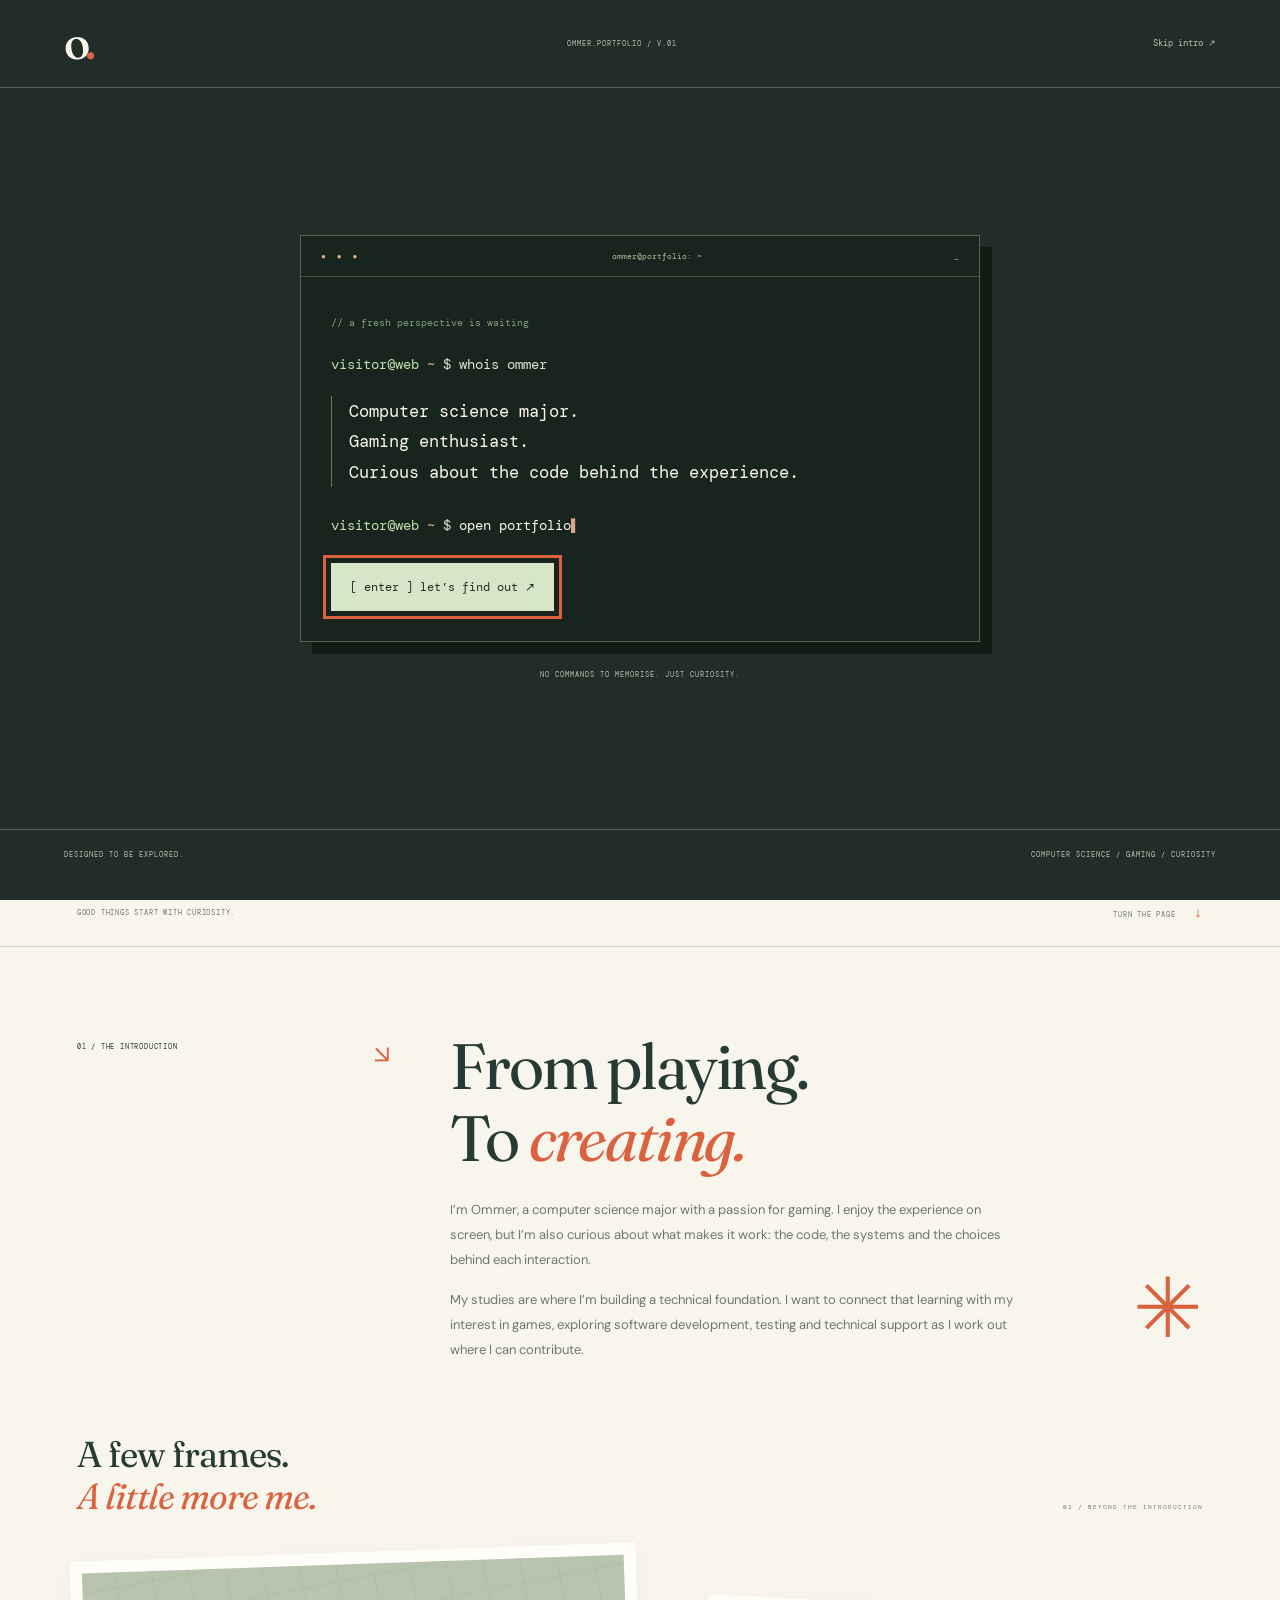
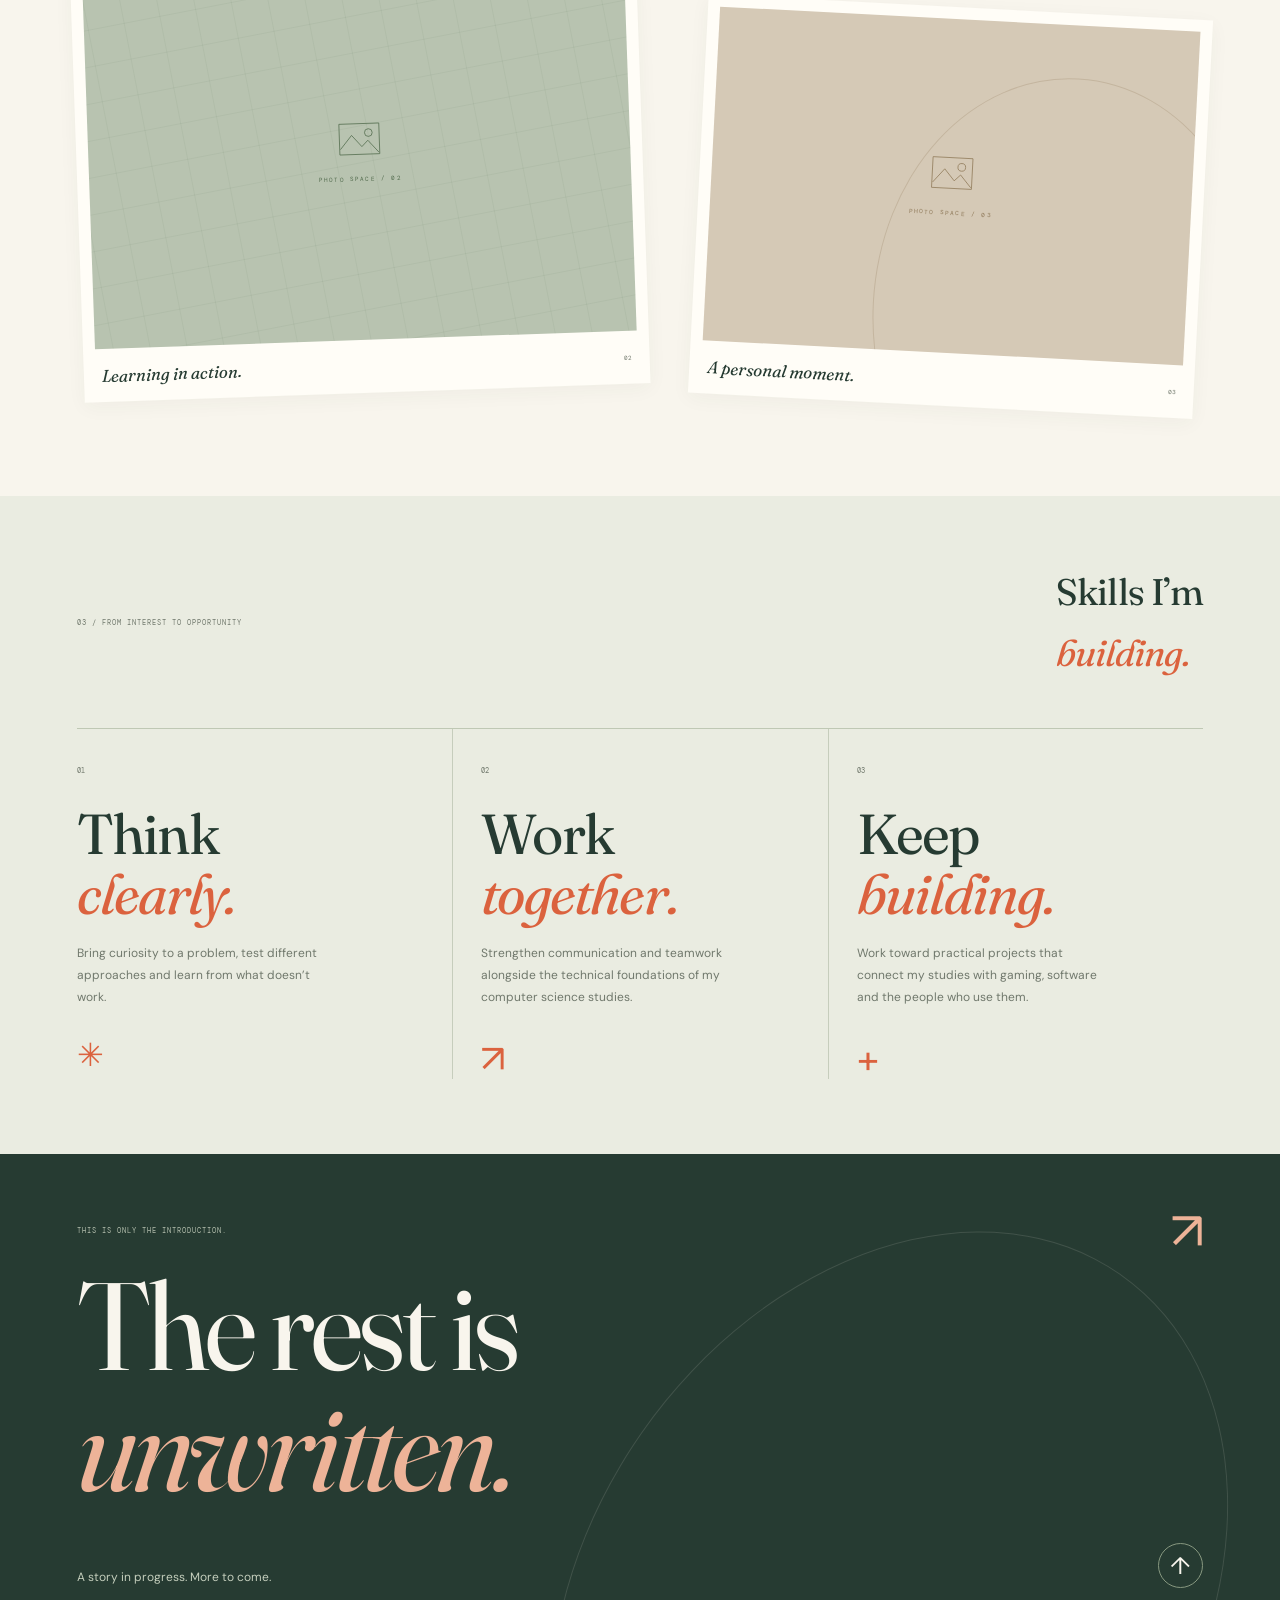
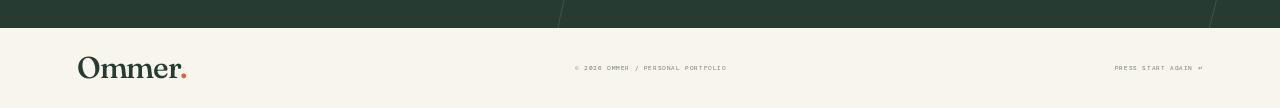
==== index.html @ 4484a681 "Introduce Ommer’s computer science background and passion for gaming" ====
<!doctype html>
<html lang="en">
<head>
  <meta charset="utf-8">
  <meta name="viewport" content="width=device-width,initial-scale=1">
  <meta name="theme-color" content="#f8f5ed">
  <meta name="description" content="Meet Ommer, a computer science major passionate about gaming and curious about the code, systems and design behind digital experiences.">
  <title>Ommer — Computer science, inspired by play.</title>
  <link rel="icon" href="favicon.svg" type="image/svg+xml">
  <link rel="stylesheet" href="styles.css">
  <script src="script.js" defer></script>
</head>
<body>
  <a href="#main" class="skip-link">Skip to content</a>
  <div class="reading-progress" aria-hidden="true"></div>
  <header class="site-header">
    <a class="brand" href="#home" aria-label="Ommer, home">o<span>.</span><span class="brand-caption">OMMER<br>A PERSONAL PORTFOLIO</span></a>
    <nav aria-label="Main navigation"><a href="#introduction">The introduction</a><a href="#pictures">In pictures</a><a href="#mindset">My direction</a></nav>
    <span class="header-note"><i></i> A STORY IN PROGRESS</span>
  </header>
  <main id="main">
    <section class="hero" id="home" aria-labelledby="hero-title">
      <div class="hero-copy"><p class="eyebrow"><span class="small-star" aria-hidden="true">✳</span> HELLO, I’M</p><h1 id="hero-title">Ommer<span>.</span></h1><p class="hero-line">Curious about code.<br>Inspired by <em>play.</em></p><p class="hero-description">Computer science major. Gamer.<br>Exploring what happens behind the screen.</p><div class="hero-actions"><a class="button" href="#introduction">A little about me <span aria-hidden="true">↘</span></a><button class="quiet-button" type="button" id="open-demo">Try something <span aria-hidden="true">↗</span></button></div><div class="hero-signature"><svg viewBox="0 0 122 50" aria-hidden="true"><path d="M3 35c20-45 23-22 17-7s-3 12 8-6c10-17 11-11 8 0s-2 12 8 0c10-13 7 7 12 7 10-1 14-19 16-16s-5 20 2 16c15-7 8-18 11-17s-1 20 7 13l19-13M12 44l105-9"/></svg><span>STAY CURIOUS.<br>SEE WHAT HAPPENS.</span></div></div>
      <div class="hero-photo-area"><span class="photo-side-label">THE PERSON BEHIND THE NAME — 01</span><figure class="portrait-card"><div class="portrait-space" role="img" aria-label="Reserved space for Ommer’s portrait photograph"><span class="portrait-letter" aria-hidden="true">o</span><div class="portrait-placeholder"><svg viewBox="0 0 72 82" aria-hidden="true"><circle cx="36" cy="24" r="14"/><path d="M10 74v-8a26 26 0 0 1 52 0v8M4 4h10M4 4v10M68 4H58M68 4v10M4 78h10M4 78V68M68 78H58M68 78V68"/></svg><span>YOUR PHOTO HERE</span></div><span class="photo-number">01</span></div><figcaption><span>Ommer, in focus.</span><span class="caption-arrow" aria-hidden="true">↗</span></figcaption></figure><span class="round-stamp" aria-hidden="true">A NEW<br>CHAPTER<span>✳</span></span><div class="photo-bottom-note"><span>COMPUTER SCIENCE. GAMING. CURIOSITY.</span><span aria-hidden="true">● ● ●</span></div></div>
      <div class="hero-foot"><span>GOOD THINGS START WITH CURIOSITY.</span><a href="#introduction">TURN THE PAGE <span aria-hidden="true">↓</span></a></div>
    </section>
    <section class="introduction" id="introduction" aria-labelledby="intro-title"><div class="section-marker"><span>01 / THE INTRODUCTION</span><span aria-hidden="true">↘</span></div><div class="intro-body"><h2 id="intro-title">From playing.<br>To <em>creating.</em></h2><p>I’m Ommer, a computer science major with a passion for gaming. I enjoy the experience on screen, but I’m also curious about what makes it work: the code, the systems and the choices behind each interaction.</p><p>My studies are where I’m building a technical foundation. I want to connect that learning with my interest in games, exploring software development, testing and technical support as I work out where I can contribute.</p><span class="intro-star" aria-hidden="true">✳</span></div></section>
    <section class="pictures" id="pictures" aria-labelledby="pictures-title"><div class="picture-heading"><h2 id="pictures-title">A few frames.<br><em>A little more me.</em></h2><span class="eyebrow">02 / BEYOND THE INTRODUCTION</span></div><div class="gallery"><figure class="gallery-card"><div class="gallery-space learning-space" role="img" aria-label="Reserved space for a photograph of Ommer learning or working"><div class="photo-grid" aria-hidden="true"></div><svg viewBox="0 0 56 44" aria-hidden="true"><rect x="2" y="2" width="52" height="40"/><circle cx="40" cy="14" r="5"/><path d="m3 35 15-18 13 15 8-8 14 16"/></svg><span>PHOTO SPACE / 02</span></div><figcaption><span>Learning in action.</span><span>02</span></figcaption></figure><figure class="gallery-card second-card"><div class="gallery-space personal-space" role="img" aria-label="Reserved space for a personal photograph selected by Ommer"><span class="gallery-circle" aria-hidden="true"></span><svg viewBox="0 0 56 44" aria-hidden="true"><rect x="2" y="2" width="52" height="40"/><circle cx="40" cy="14" r="5"/><path d="m3 35 15-18 13 15 8-8 14 16"/></svg><span>PHOTO SPACE / 03</span></div><figcaption><span>A personal moment.</span><span>03</span></figcaption></figure></div></section>
    <section class="mindset" id="mindset" aria-labelledby="mindset-title"><div class="mindset-heading"><p class="eyebrow">03 / FROM INTEREST TO OPPORTUNITY</p><h2 id="mindset-title">Skills I’m<br><em>building.</em></h2></div><div class="principles"><div><span class="principle-number">01</span><h3>Think<br><em>clearly.</em></h3><p>Bring curiosity to a problem, test different approaches and learn from what doesn’t work.</p><span class="principle-mark" aria-hidden="true">✳</span></div><div><span class="principle-number">02</span><h3>Work<br><em>together.</em></h3><p>Strengthen communication and teamwork alongside the technical foundations of my computer science studies.</p><span class="principle-mark" aria-hidden="true">↗</span></div><div><span class="principle-number">03</span><h3>Keep<br><em>building.</em></h3><p>Work toward practical projects that connect my studies with gaming, software and the people who use them.</p><span class="principle-mark" aria-hidden="true">+</span></div></div></section>
    <section class="closing" aria-labelledby="closing-title"><div class="closing-label"><span class="eyebrow">THIS IS ONLY THE INTRODUCTION.</span><span aria-hidden="true">↗</span></div><h2 id="closing-title">The rest is<br><em>unwritten.</em></h2><div class="closing-foot"><span>A story in progress. More to come.</span><a href="#home" aria-label="Back to the top">↑</a></div></section>
  </main>
  <footer><a class="footer-brand" href="#home" aria-label="Ommer, home">Ommer<span>.</span></a><span>© <span id="year">2026</span> OMMER / PERSONAL PORTFOLIO</span><button type="button" class="replay-opening" id="replay-opening">PRESS START AGAIN ↵</button></footer>
  <dialog id="welcome-dialog" class="welcome-dialog" aria-labelledby="welcome-title"><div class="welcome-top"><a href="#home" class="welcome-logo" aria-label="Ommer home">o<span>.</span></a><span>OMMER.PORTFOLIO / V.01</span><button type="button" class="skip-opening" id="skip-opening">Skip intro ↗</button></div><div class="welcome-stage" id="welcome-stage"><div class="opening-variant" data-opening="keycap"><p class="opening-eyebrow">A LITTLE CURIOSITY BROUGHT YOU HERE.</p><h2 id="welcome-title">Go on.<br><em>Press it.</em></h2><div class="keycap-wrap"><button type="button" class="enter-key opening-trigger" aria-label="Press Enter to meet Ommer"><span class="key-arrow" aria-hidden="true">↵</span><span class="key-word">enter</span><span class="key-hint">MEET OMMER</span></button><span class="key-note">good things<br>start with a click ↖</span></div><p class="opening-footnote">PRESS ENTER OR CLICK THE KEY</p></div><div class="opening-variant terminal-variant" data-opening="terminal" hidden><div class="terminal-window"><div class="terminal-top"><span aria-hidden="true">● ● ●</span><span>ommer@portfolio: ~</span><span aria-hidden="true">_</span></div><div class="terminal-lines"><p><span class="terminal-muted">// a fresh perspective is waiting</span></p><p><span class="terminal-green">visitor@web</span> <span class="terminal-path">~</span> $ whois ommer</p><p class="terminal-response">Computer science major.<br>Gaming enthusiast.<br>Curious about the code behind the experience.</p><p><span class="terminal-green">visitor@web</span> <span class="terminal-path">~</span> $ <span class="typed-command">open portfolio</span><span class="cursor" aria-hidden="true">▌</span></p><button type="button" class="terminal-enter opening-trigger">[ enter ] let’s find out ↗</button></div></div><p class="opening-footnote">NO COMMANDS TO MEMORISE. JUST CURIOSITY.</p></div><div class="opening-variant boot-variant" data-opening="boot" hidden><p class="opening-eyebrow">OMMER / PERSONAL OPERATING SYSTEM</p><div class="boot-symbol" aria-hidden="true">o<span>.</span></div><h2>A fresh<br><em>start.</em></h2><div class="boot-status"><span class="boot-led"></span> CURIOSITY: ONLINE</div><button class="boot-power opening-trigger" type="button"><svg viewBox="0 0 24 24" aria-hidden="true"><path d="M12 2v10M6 5a9 9 0 1 0 12 0"/></svg><span>POWER ON</span></button><p class="opening-footnote">PRESS TO BEGIN THE NEXT CHAPTER.</p></div></div><div class="opening-transition" id="opening-transition" role="status" hidden><span class="transition-star" aria-hidden="true">✳</span><p>Curiosity, loading<span class="loading-dots">...</span></p><div class="boot-progress"><span></span></div><span class="transition-caption">NEXT STOP: MEET OMMER.</span></div><div class="welcome-bottom"><span>DESIGNED TO BE EXPLORED.</span><span>COMPUTER SCIENCE / GAMING / CURIOSITY</span></div></dialog>
  <dialog id="support-dialog" aria-labelledby="dialog-title"><button type="button" id="close-demo" class="dialog-close" aria-label="Close support demo">×</button><p class="eyebrow">A SMALL INTERACTIVE EXPERIMENT</p><h2 id="dialog-title">A game problem.<br>A <em>clear approach.</em></h2><p class="dialog-description">A practice scenario: an online game keeps disconnecting.</p><div class="demo-tabs" role="tablist" aria-label="Troubleshooting practice steps"><button id="scope-tab" type="button" role="tab" aria-selected="true" aria-controls="demo-panel" data-step="scope">01 / Ask</button><button id="check-tab" type="button" role="tab" aria-selected="false" aria-controls="demo-panel" tabindex="-1" data-step="check">02 / Check</button><button id="explain-tab" type="button" role="tab" aria-selected="false" aria-controls="demo-panel" tabindex="-1" data-step="explain">03 / Explain</button></div><div id="demo-panel" role="tabpanel" aria-labelledby="scope-tab" tabindex="0"><h3 id="demo-heading">One game, or every app?</h3><p id="demo-copy">Check whether the issue affects only the game, other apps or other devices before choosing a test.</p><button class="button demo-action" type="button" id="demo-response">Only this game <span aria-hidden="true">↗</span></button><p id="demo-status" role="status">Choose a response to explore the next step.</p></div><p class="dialog-foot">A practice exercise created for this portfolio.</p></dialog>
</body>
</html>
---- styles.css ----
@import url('https://fonts.googleapis.com/css2?family=DM+Mono:wght@400;500&family=DM+Sans:wght@400;500;600&family=Fraunces:ital,wght@0,400;0,500;0,600;1,400;1,500&display=swap');

:root{--paper:#f8f5ed;--ink:#263b32;--muted:#70786c;--line:#d3d6c9;--orange:#db623e;--warm:#dfac94;--cream:#fffdf7;--serif:'Fraunces',Georgia,serif;--sans:'DM Sans',Arial,sans-serif;--mono:'DM Mono',monospace}
*{box-sizing:border-box}html{scroll-behavior:smooth;scroll-padding-top:35px}body{margin:0;background:var(--paper);color:var(--ink);font:16px/1.65 var(--sans)}h1,h2,h3,p,figure{margin:0}a{color:inherit;text-decoration:none}button{font:inherit;color:inherit;cursor:pointer;touch-action:manipulation}a,button{-webkit-tap-highlight-color:transparent}a:focus-visible,button:focus-visible,[tabindex]:focus-visible{outline:3px solid var(--orange);outline-offset:5px}::selection{background:#e7b69d;color:#263b32}main,header,footer{max-width:1440px;margin:auto}h1,h2,h3{font-family:var(--serif);font-weight:400}h2 em,h3 em{font-weight:400;color:var(--orange)}.eyebrow{font:8px/1.6 var(--mono);letter-spacing:1px}.reading-progress{position:fixed;left:0;right:0;top:0;height:3px;background:var(--orange);transform-origin:left;transform:scaleX(0);z-index:30;pointer-events:none}

/* A quiet header frames an expressive, photo-led introduction. */
.site-header{height:107px;padding:0 6%;display:flex;align-items:center;justify-content:space-between;gap:30px;border-bottom:1px solid var(--line)}.brand{font:500 63px/.9 var(--serif);letter-spacing:-7px;display:flex;align-items:center;gap:0}.brand>span:first-child{color:var(--orange)}.brand-caption{font:7px/1.7 var(--mono);letter-spacing:.7px;margin-left:20px}nav{display:flex;gap:28px}nav a{font-size:11px;color:var(--muted);padding:8px 0;border-bottom:1px solid transparent;transition:color .2s,border-color .2s}nav a:hover{color:var(--ink);border-color:var(--orange)}.header-note{font:6px var(--mono);letter-spacing:.6px;display:flex;align-items:center;gap:8px}.header-note i{width:5px;height:5px;background:var(--orange);border-radius:50%}
.hero{display:grid;grid-template-columns:1.06fr 1fr;gap:0 7%;align-items:center;padding:66px 6% 0;overflow:hidden}.hero-copy{position:relative;padding:12px 0 20px;z-index:2}.hero .eyebrow{display:flex;align-items:center;gap:12px;font-size:8px;letter-spacing:1.7px}.small-star{font-size:26px;line-height:1;color:var(--orange)}.hero h1{font-size:clamp(92px,12vw,173px);letter-spacing:-10px;line-height:1.04;margin-top:16px;font-weight:500}.hero h1>span{color:var(--orange)}.hero-line{font:400 clamp(27px,3.2vw,44px)/1.22 var(--serif);letter-spacing:-1.3px;margin-top:22px}.hero-line em{color:var(--orange)}.hero-description{font-size:13px;line-height:1.9;color:var(--muted);margin-top:24px}.hero-actions{display:flex;gap:25px;align-items:center;margin-top:28px}.button{display:inline-flex;align-items:center;justify-content:space-between;gap:30px;border:0;background:var(--ink);color:var(--cream);font-size:11px;padding:14px 18px;transition:background .2s,transform .2s}.button>span{font-size:20px;line-height:1}.button:hover{background:var(--orange);transform:translateY(-2px)}.quiet-button{font-size:11px;background:none;border:0;border-bottom:1px solid var(--line);padding:8px 0}.quiet-button>span{margin-left:13px}.quiet-button:hover{color:var(--orange)}.hero-signature{display:flex;align-items:center;gap:20px;margin-top:36px}.hero-signature svg{width:105px;height:44px;fill:none;stroke:var(--orange);stroke-width:1.3;stroke-linecap:round}.hero-signature>span{font:6px/1.9 var(--mono);letter-spacing:.9px;color:var(--muted)}
.hero-photo-area{position:relative;min-width:0;padding:0 17px 10px 6px;transform:translateY(-3px)}.portrait-card{background:var(--cream);padding:14px 14px 0;box-shadow:2px 8px 20px #31382916;transform:rotate(4deg);transition:transform .5s}.portrait-card:hover{transform:rotate(1deg)}.portrait-space{aspect-ratio:.89;position:relative;isolation:isolate;background:var(--warm);overflow:hidden}.portrait-space:before{content:'';position:absolute;inset:12% 14% 0;border:1px solid #a36b4b5c;border-radius:48% 48% 0 0;z-index:1}.portrait-letter{position:absolute;inset:-6% 0 0;text-align:center;color:#c88c6d;font:400 clamp(290px,37vw,510px)/1 var(--serif);opacity:.6}.portrait-placeholder{position:absolute;inset:20%;z-index:2;display:flex;flex-direction:column;justify-content:center;align-items:center;gap:20px}.portrait-placeholder svg{width:68px;height:78px;fill:none;stroke:#79523d;stroke-width:1}.portrait-placeholder>span{font:6px var(--mono);letter-spacing:1.6px;color:#6d4937}.portrait-space>img{width:100%;height:100%;object-fit:cover;position:absolute;inset:0;z-index:1}.photo-number{position:absolute;bottom:14px;right:15px;font:7px var(--mono);color:#80573f;z-index:2}.portrait-card figcaption{display:flex;justify-content:space-between;align-items:center;padding:17px 7px 19px;font:italic 19px/1.2 var(--serif)}.caption-arrow{font:26px/1 var(--sans);font-style:normal;color:var(--orange)}.photo-side-label{position:absolute;writing-mode:vertical-rl;right:-20px;top:20%;font:6px var(--mono);letter-spacing:1.3px;color:var(--muted)}.round-stamp{position:absolute;left:-25px;bottom:16%;width:95px;height:95px;border-radius:50%;background:var(--ink);color:var(--cream);display:flex;align-items:center;justify-content:center;flex-direction:column;text-align:center;font:7px/1.6 var(--mono);letter-spacing:1px;transform:rotate(-13deg);z-index:3}.round-stamp>span{font:26px/1 var(--sans);margin-top:4px;color:#e5b39a}.photo-bottom-note{display:flex;justify-content:space-between;align-items:center;font:6px var(--mono);letter-spacing:.8px;margin-top:30px;color:var(--muted);padding-left:8px}.photo-bottom-note>span:last-child{font-size:10px;letter-spacing:4px;color:var(--orange)}.hero-foot{grid-column:1/-1;display:flex;align-items:center;justify-content:space-between;gap:20px;border-top:1px solid var(--line);margin-top:61px;padding:24px 0;font:7px var(--mono);letter-spacing:.8px;color:var(--muted)}.hero-foot a>span{margin-left:13px;color:var(--orange);font-size:15px}

/* Short introductions and image spaces replace long descriptions. */
.introduction{padding:83px 6% 70px;border-top:1px solid var(--line);display:grid;grid-template-columns:1fr 2.4fr;gap:60px}.section-marker{display:flex;justify-content:space-between;gap:20px;font:7px var(--mono);letter-spacing:.8px;padding-top:12px}.section-marker>span:last-child{font:25px/1 var(--sans);color:var(--orange)}.intro-body{position:relative}.intro-body h2{font-size:clamp(40px,5vw,68px);line-height:1.12;letter-spacing:-2.2px}.intro-body p{font-size:13px;line-height:1.9;color:var(--muted);margin-top:25px}.intro-star{position:absolute;right:0;bottom:12px;font:83px/1 var(--sans);color:var(--orange)}.pictures{padding:0 6% 90px}.picture-heading{display:flex;justify-content:space-between;align-items:flex-end;gap:30px;margin-bottom:35px}.picture-heading h2{font-size:36px;line-height:1.17;letter-spacing:-1px}.picture-heading>.eyebrow{color:var(--muted);font-size:6px;padding-bottom:4px}.gallery{display:grid;grid-template-columns:minmax(0,1.12fr) minmax(0,1fr);gap:55px;align-items:start}.gallery-card{background:var(--cream);padding:12px 12px 0;box-shadow:0 5px 20px #263b320b;transform:rotate(-2deg);transition:transform .4s}.gallery-card:hover{transform:rotate(0)}.second-card{margin-top:55px;transform:rotate(3deg)}.gallery-space{aspect-ratio:1.44;display:flex;flex-direction:column;align-items:center;justify-content:center;gap:19px;position:relative;overflow:hidden}.learning-space{background:#b8c3b0;color:#526b4d}.personal-space{background:#d5c9b6;color:#8f7959}.gallery-space>svg{width:43px;height:34px;fill:none;stroke:currentColor;stroke-width:1;position:relative;z-index:1}.gallery-space>span:last-child{font:6px var(--mono);letter-spacing:1.2px;z-index:1}.photo-grid{position:absolute;inset:0;background-image:linear-gradient(#526b4d12 1px,transparent 1px),linear-gradient(90deg,#526b4d12 1px,transparent 1px);background-size:28px 28px;transform:rotate(-9deg) scale(1.3)}.gallery-circle{position:absolute;width:80%;height:140%;border:1px solid #8f795940;border-radius:50%;right:-15%;top:16%}.gallery-space>img{width:100%;height:100%;object-fit:cover;position:absolute;inset:0;z-index:1}.gallery-card figcaption{display:flex;justify-content:space-between;align-items:center;padding:16px 6px;font:italic 17px var(--serif)}.gallery-card figcaption>span:last-child{font:6px var(--mono);color:var(--muted)}

/* The mindset is a graphic composition, rather than a list of claims. */
.mindset{padding:65px 6% 75px;background:#eaece1}.mindset-heading{display:flex;justify-content:space-between;gap:30px;align-items:center;margin-bottom:45px}.mindset-heading .eyebrow{font-size:7px;color:var(--muted)}.mindset-heading h2{font-size:37px;letter-spacing:-1px}.principles{display:grid;grid-template-columns:repeat(3,minmax(0,1fr));border-top:1px solid #bfc8b4}.principles>div{position:relative;padding:26px 28px 0 0}.principles>div+div{padding-left:28px;border-left:1px solid #c6cdbc}.principle-number{font:7px var(--mono);color:var(--muted)}.principles h3{font-size:clamp(37px,4.4vw,61px);line-height:1.07;letter-spacing:-1.8px;margin-top:22px}.principle-mark{font:32px/1 var(--sans);display:block;color:var(--orange);margin-top:30px}.principles>div:nth-child(2) .principle-mark{font-size:39px}.principles>div:nth-child(3) .principle-mark{font-size:40px}
.closing{padding:50px 6% 40px;background:var(--ink);color:var(--paper);position:relative;overflow:hidden}.closing:after{content:'';position:absolute;width:47%;height:170%;border:1px solid #f8f5ed1f;border-radius:50%;top:10%;right:7%;transform:rotate(35deg);pointer-events:none}.closing-label{display:flex;justify-content:space-between;align-items:center;position:relative;z-index:1}.closing-label .eyebrow{color:#b4bfae;font-size:7px}.closing-label>span:last-child{font:53px/1 var(--sans);color:#edb398}.closing h2{font-size:clamp(68px,9.7vw,138px);line-height:.98;letter-spacing:-4px;margin-top:8px;position:relative;z-index:1}.closing h2 em{color:#edb398}.closing-foot{display:flex;align-items:flex-end;justify-content:space-between;gap:25px;margin-top:35px;position:relative;z-index:1}.closing-foot>span{font-size:12px;color:#c4cebc}.closing-foot>a{height:45px;width:45px;display:grid;place-items:center;border:1px solid #879880;border-radius:50%;font-size:24px;transition:background .2s,color .2s}.closing-foot>a:hover{background:#edb398;color:var(--ink)}footer{padding:25px 6%;display:flex;align-items:center;justify-content:space-between;gap:25px}.footer-brand{font:500 30px/1 var(--serif);letter-spacing:-1.2px}.footer-brand>span{color:var(--orange)}footer>span,footer>a:last-child{font:6px var(--mono);letter-spacing:.6px;color:var(--muted)}footer>a:last-child:hover{color:var(--orange)}

/* The optional interaction stays behind one intentional invitation. */
.skip-link{position:fixed;top:-100px;left:20px;z-index:100;background:var(--ink);color:var(--paper);padding:12px 20px}.skip-link:focus{top:15px}dialog{width:calc(100% - 36px);max-width:610px;max-height:87vh;overflow-y:auto;background:var(--paper);color:var(--ink);border:0;padding:40px;box-shadow:0 25px 80px #0004}dialog::backdrop{background:#1f302bdc;backdrop-filter:blur(6px)}.dialog-close{position:absolute;right:16px;top:14px;width:33px;height:33px;border:1px solid var(--line);background:none;font-size:25px;line-height:1}dialog>.eyebrow{font-size:7px;color:var(--muted)}dialog h2{font-size:48px;letter-spacing:-2px;line-height:1.08;margin-top:20px}.dialog-description{font-size:12px;color:var(--muted);margin-top:20px;max-width:400px}.demo-tabs{display:flex;gap:8px;margin:26px 0 0}.demo-tabs>button{flex:1;padding:11px 7px;background:none;border:1px solid var(--line);font:8px var(--mono)}.demo-tabs>button[aria-selected=true]{background:var(--ink);border-color:var(--ink);color:var(--paper)}#demo-panel{margin-top:18px;background:#eaece1;padding:23px}#demo-heading{font-size:28px;line-height:1.2;letter-spacing:-.8px}#demo-copy{font-size:12px;line-height:1.8;color:var(--muted);margin-top:13px}.demo-action{margin-top:20px;font-size:10px}#demo-status{font-size:11px;line-height:1.8;margin-top:18px;min-height:38px}.dialog-foot{font:6px/1.8 var(--mono);color:var(--muted);margin-top:20px}

@media(min-width:1441px){body{max-width:1440px;margin:auto;border-left:1px solid var(--line);border-right:1px solid var(--line)}}
@media(max-width:1050px){.site-header{gap:22px}nav{gap:22px}.hero{gap:0 5%;padding-top:48px}.hero h1{letter-spacing:-7px}.hero-line{font-size:31px}.hero-description{font-size:12px}.hero-actions{gap:18px}.button{padding:13px 16px;gap:23px}.quiet-button{font-size:10px}.portrait-card{padding:11px 11px 0}.portrait-card figcaption{font-size:16px;padding:15px 5px}.portrait-placeholder svg{width:56px;height:64px}.round-stamp{width:77px;height:77px;left:-16px;font-size:6px}.photo-side-label{right:-10px;font-size:5px}.photo-bottom-note{font-size:5px}.hero-signature{margin-top:30px}.introduction{gap:40px}.intro-star{font-size:65px}.gallery{gap:40px}.picture-heading h2{font-size:32px}.mindset-heading h2{font-size:32px}}
@media(max-width:800px){.header-note{display:none}.site-header{height:90px}.hero{gap:0 4%;padding-top:40px}.hero h1{font-size:12vw;letter-spacing:-5px}.hero-line{font-size:27px;letter-spacing:-.8px}.hero-description{font-size:11px;margin-top:19px}.hero-actions{gap:15px}.button{font-size:10px;padding:12px 13px;gap:18px}.quiet-button{font-size:9px}.quiet-button>span{margin-left:7px}.hero-signature{gap:15px;margin-top:26px}.hero-signature svg{width:80px;height:35px}.hero-signature>span{font-size:5px}.hero .eyebrow{font-size:7px;gap:8px}.portrait-placeholder svg{width:45px;height:52px}.portrait-placeholder{gap:15px}.portrait-placeholder>span{font-size:5px}.portrait-letter{font-size:38vw}.round-stamp{height:66px;width:66px;font-size:5px;left:-13px}.round-stamp>span{font-size:21px}.portrait-card figcaption{font-size:14px}.photo-bottom-note{margin-top:25px;font-size:4px}.photo-side-label{font-size:4px;right:-6px}.hero-foot{margin-top:45px;font-size:6px}.hero-foot a{font-size:6px}.introduction{grid-template-columns:.9fr 2.1fr;gap:30px;padding-top:65px;padding-bottom:60px}.section-marker{font-size:6px}.intro-body h2{font-size:41px}.intro-body p{font-size:12px}.intro-star{font-size:55px;right:-5px}.gallery{gap:30px}.gallery-card{padding:9px 9px 0}.gallery-card figcaption{font-size:14px;padding:13px 4px}.picture-heading>.eyebrow{font-size:5px}.mindset{padding-top:48px;padding-bottom:55px}.mindset-heading h2{font-size:28px}.mindset-heading .eyebrow{font-size:6px}.principles h3{font-size:37px}.principles>div{padding-right:22px}.principles>div+div{padding-left:22px}.closing h2{font-size:78px}}
@media(max-width:650px){html{scroll-padding-top:25px}.site-header{height:81px;gap:20px}.brand{font-size:52px;letter-spacing:-6px}.brand-caption{font-size:5px;letter-spacing:.4px;margin-left:15px}nav{gap:17px}nav a{font-size:9px}.hero{grid-template-columns:minmax(0,1fr);gap:35px;padding-top:34px}.hero-copy{padding:0}.hero .eyebrow{font-size:7px}.small-star{font-size:23px}.hero h1{font-size:clamp(94px,23vw,145px);letter-spacing:-7px;margin-top:12px}.hero-line{font-size:34px;letter-spacing:-1px;margin-top:17px}.hero-description{font-size:12px;line-height:1.85;margin-top:20px}.hero-description br{display:none}.hero-description{max-width:310px}.hero-actions{gap:26px;margin-top:23px}.button{padding:14px 17px;font-size:11px;gap:25px}.quiet-button{font-size:11px}.hero-signature{position:absolute;right:0;top:16px;margin:0;gap:0}.hero-signature svg{width:72px;height:35px;transform:rotate(-12deg)}.hero-signature>span{display:none}.hero-photo-area{max-width:460px;width:100%;justify-self:center;padding:12px 16px 0;margin-top:4px;transform:none}.portrait-space{aspect-ratio:1.05}.portrait-card{padding:12px 12px 0;transform:rotate(3deg)}.portrait-card figcaption{font-size:18px;padding:17px 6px}.portrait-placeholder svg{width:61px;height:70px}.portrait-placeholder>span{font-size:6px}.portrait-letter{font-size:84vw;inset:-17% 0 0}.round-stamp{height:81px;width:81px;left:-1px;bottom:17%;font-size:6px}.round-stamp>span{font-size:26px}.photo-side-label{font-size:5px;right:0;top:28%;letter-spacing:.6px}.photo-bottom-note{font-size:5px;margin-top:25px;padding:0 3px}.photo-bottom-note>span:last-child{font-size:8px}.hero-foot{margin-top:4px;font-size:5px;gap:15px;letter-spacing:.5px;padding:20px 0}.hero-foot a{font-size:5px}.hero-foot a>span{margin-left:5px}.introduction{grid-template-columns:minmax(0,1fr);gap:25px;padding-top:47px;padding-bottom:45px}.section-marker{max-width:210px;font-size:6px;padding-top:0}.intro-body h2{font-size:44px;letter-spacing:-1.7px}.intro-body p{font-size:12px;margin-top:22px}.intro-star{font-size:59px;right:0;bottom:0}.pictures{padding-bottom:52px}.picture-heading{align-items:flex-start;flex-direction:column;gap:16px;margin-bottom:25px}.picture-heading h2{font-size:30px}.picture-heading>.eyebrow{font-size:5px}.gallery{gap:25px;grid-template-columns:minmax(0,1fr) minmax(0,1fr)}.gallery-space{aspect-ratio:.95;gap:15px}.gallery-space>svg{width:31px;height:25px}.gallery-space>span:last-child{font-size:4px;letter-spacing:.6px}.gallery-card{padding:7px 7px 0}.gallery-card figcaption{font-size:12px;padding:12px 3px;line-height:1.4;gap:7px}.gallery-card figcaption>span:last-child{font-size:4px}.second-card{margin-top:40px}.mindset{padding-top:40px;padding-bottom:43px}.mindset-heading{align-items:flex-start;flex-direction:column;gap:15px;margin-bottom:30px}.mindset-heading h2{font-size:33px}.mindset-heading .eyebrow{font-size:6px}.principles>div{padding:18px 15px 0 0}.principles>div+div{padding-left:15px}.principle-number{font-size:6px}.principles h3{font-size:clamp(25px,5.7vw,36px);letter-spacing:-1px;line-height:1.1;margin-top:21px}.principle-mark{font-size:25px;margin-top:25px}.principles>div:nth-child(2) .principle-mark{font-size:30px}.principles>div:nth-child(3) .principle-mark{font-size:31px}.closing{padding-top:31px;padding-bottom:30px}.closing-label .eyebrow{font-size:5px}.closing-label>span:last-child{font-size:40px}.closing h2{font-size:clamp(58px,14vw,85px);letter-spacing:-2.5px;line-height:1.03;margin-top:12px}.closing-foot{margin-top:27px;gap:20px}.closing-foot>span{font-size:10px}.closing-foot>a{width:38px;height:38px;font-size:21px}footer{flex-wrap:wrap;gap:16px;padding-top:22px;padding-bottom:22px}.footer-brand{font-size:28px}footer>span{font-size:5px}footer>a:last-child{font-size:5px;width:100%;text-align:right}dialog{padding:32px 24px}dialog h2{font-size:39px}.demo-tabs>button{font-size:7px;padding:11px 4px}#demo-panel{padding:20px}#demo-heading{font-size:25px}#demo-copy{font-size:11px}.demo-action{font-size:10px}#demo-status{font-size:10px}.dialog-foot{font-size:5px}}
@media(max-width:380px){.brand-caption{font-size:4px}.site-header{gap:12px}nav{gap:13px}nav a{font-size:8px}.hero-signature svg{width:55px}.hero h1{font-size:24vw;letter-spacing:-6px}.hero-line{font-size:31px}.hero-actions{gap:22px}.quiet-button{font-size:10px}.round-stamp{width:68px;height:68px;font-size:5px}.round-stamp>span{font-size:23px}.portrait-card figcaption{font-size:16px}.gallery{gap:18px}.gallery-card figcaption{font-size:11px}.intro-body h2{font-size:39px}.intro-star{font-size:47px}.intro-body p{font-size:11px}.principles>div{padding-right:10px}.principles>div+div{padding-left:10px}.principles h3{font-size:25px;letter-spacing:-1.2px}.mindset-heading h2{font-size:30px}}
@keyframes arrive{from{opacity:0;transform:translateY(13px)}to{opacity:1;transform:translateY(0)}}.hero-copy{animation:arrive .7s ease both}.hero-photo-area{animation:arrive .9s .1s ease both}
@media(prefers-reduced-motion:reduce){html{scroll-behavior:auto}*,*:before,*:after{animation:none!important;transition:none!important}}

/* Optional openings: a tiny interaction before the editorial introduction. */
.welcome-dialog{max-width:none;width:100vw;height:100dvh;max-height:none;margin:0;padding:0;border:0;background:var(--paper);overflow-y:auto;box-shadow:none}.welcome-dialog::backdrop{background:var(--paper)}.welcome-top,.welcome-bottom{display:flex;justify-content:space-between;align-items:center;gap:20px;padding:25px 5%;position:relative;z-index:3}.welcome-top{border-bottom:1px solid var(--line)}.welcome-top>span,.welcome-bottom>span{font:7px var(--mono);letter-spacing:1px;color:var(--muted)}.welcome-logo{font:500 46px/.8 var(--serif);letter-spacing:-5px}.welcome-logo>span{color:var(--orange)}.skip-opening{background:none;border:0;padding:8px 0;font:9px var(--mono);color:var(--muted)}.skip-opening:hover{color:var(--orange)}.welcome-stage{min-height:calc(100dvh - 159px);display:grid;place-items:center;padding:38px 25px}.opening-variant{text-align:center;max-width:800px;width:100%}.opening-variant[hidden],.opening-transition[hidden]{display:none}.opening-eyebrow{font:7px/1.8 var(--mono);letter-spacing:1.4px;color:var(--muted)}.welcome-dialog .opening-variant h2{font:400 clamp(58px,7vw,90px)/.98 var(--serif);letter-spacing:-3px;margin-top:22px}.opening-variant h2 em{color:var(--orange)}.keycap-wrap{position:relative;display:inline-block;margin-top:32px;padding-bottom:13px}.enter-key{width:240px;height:145px;border:1px solid #9e3f26;border-bottom:12px solid #a73c22;border-radius:13px;background:linear-gradient(145deg,#ee8660,#d95331);color:#fff3e9;box-shadow:0 12px 0 #d7d6c9,0 20px 30px #7a442c18;position:relative;text-align:left;padding:19px 25px;transform:rotate(-6deg);transition:transform .15s,box-shadow .15s,border-width .15s}.enter-key:before{content:'';position:absolute;inset:8px;border:1px solid #ffbba466;border-radius:7px;pointer-events:none}.enter-key:hover{transform:rotate(-3deg) translateY(-5px)}.enter-key:active{transform:rotate(-3deg) translateY(5px);border-bottom-width:5px;box-shadow:0 5px 0 #d7d6c9,0 8px 15px #7a442c18}.key-arrow{position:absolute;right:23px;top:12px;font:61px/1 var(--sans)}.key-word{font:400 29px/1 var(--mono);display:block;margin-top:28px;letter-spacing:-1px}.key-hint{font:6px var(--mono);letter-spacing:1.3px;display:block;margin-top:11px}.key-note{position:absolute;left:calc(100% + 35px);top:26px;width:145px;text-align:left;font:italic 18px/1.3 var(--serif);color:var(--muted);transform:rotate(7deg)}.opening-footnote{font:7px/1.8 var(--mono);letter-spacing:1px;color:var(--muted);margin-top:27px}.welcome-bottom{padding-top:20px;padding-bottom:22px;border-top:1px solid var(--line)}
.welcome-dialog[data-style=terminal]{background:#202d28;color:#f8f5ed}.welcome-dialog[data-style=terminal] .welcome-logo{color:var(--paper)}.welcome-dialog[data-style=terminal] .welcome-top,.welcome-dialog[data-style=terminal] .welcome-bottom{border-color:#526151}.welcome-dialog[data-style=terminal] .welcome-top>span,.welcome-dialog[data-style=terminal] .welcome-bottom>span,.welcome-dialog[data-style=terminal] .skip-opening{color:#b8c3b0}.terminal-window{text-align:left;background:#18241e;border:1px solid #56664f;box-shadow:12px 12px 0 #101d16;max-width:680px;margin:auto}.terminal-top{padding:15px 20px;border-bottom:1px solid #42513c;display:flex;justify-content:space-between;align-items:center;font:8px var(--mono);color:#acbfa1}.terminal-top>span:first-child{letter-spacing:3px;color:#e3af92}.terminal-lines{padding:30px;font:14px/2 var(--mono);color:#d8e4ce}.terminal-lines p{margin:0 0 15px}.terminal-muted{color:#879f7c;font-size:10px}.terminal-green{color:#c2ddac}.terminal-path{color:#e3af92}.terminal-response{padding-left:17px;border-left:1px solid #64795a;margin:18px 0 24px!important;font-size:17px;line-height:1.8!important;color:#f8f5ed}.typed-command{color:#f8f5ed}.cursor{color:#dfa485;animation:blink 1.1s steps(1) infinite}.terminal-enter{background:#d8e5c9;color:#203024;border:1px solid #d8e5c9;font:12px var(--mono);padding:15px 18px;margin-top:9px}.terminal-enter:hover{background:#e3af92;border-color:#e3af92}.terminal-variant .opening-footnote{color:#b8c3b0}
.welcome-dialog[data-style=boot]{background:#eaece1}.boot-symbol{font:400 120px/.8 var(--serif);letter-spacing:-13px;margin-top:25px;color:var(--ink)}.boot-symbol>span{color:var(--orange)}.welcome-dialog .boot-variant h2{font-size:58px;margin-top:21px;letter-spacing:-2px}.boot-status{font:7px var(--mono);letter-spacing:1.1px;display:flex;align-items:center;justify-content:center;gap:8px;margin-top:25px}.boot-led{height:6px;width:6px;background:#66804d;border-radius:50%;box-shadow:0 0 0 4px #66804d15}.boot-power{display:flex;align-items:center;justify-content:center;gap:12px;background:var(--ink);color:#f8f5ed;border:0;padding:16px 25px;margin:28px auto 0;font:9px var(--mono);letter-spacing:1px;box-shadow:0 5px 0 #9aa68d;transition:transform .15s,box-shadow .15s}.boot-power:hover{transform:translateY(-3px)}.boot-power:active{transform:translateY(4px);box-shadow:0 1px 0 #9aa68d}.boot-power svg{width:20px;height:20px;fill:none;stroke:currentColor;stroke-width:1.5}
.opening-transition{position:absolute;inset:85px 0 63px;display:flex;flex-direction:column;align-items:center;justify-content:center;gap:25px;background:inherit;padding:25px}.transition-star{font:65px/1 var(--sans);color:var(--orange);animation:turn 2s linear infinite}.opening-transition>p{font:400 36px/1.2 var(--serif);letter-spacing:-1px}.boot-progress{width:230px;height:3px;background:#91a37d45;overflow:hidden}.boot-progress>span{display:block;width:100%;height:100%;background:var(--orange);transform-origin:left;animation:load .8s ease both}.transition-caption{font:7px var(--mono);letter-spacing:1px;color:var(--muted)}.welcome-dialog[data-style=terminal] .transition-caption{color:#b8c3b0}.replay-opening{background:none;border:0;font:6px var(--mono);letter-spacing:.6px;color:var(--muted);padding:5px 0}.replay-opening:hover{color:var(--orange)}

/* A separate review page lets the owner compare opening concepts. */
.review-header{display:flex;justify-content:space-between;align-items:center;padding:30px 6%;border-bottom:1px solid var(--line)}.review-header>a:last-child{font:8px var(--mono);color:var(--muted)}.review-main{padding:50px 6% 65px}.review-main>.eyebrow{color:var(--muted);font-size:7px}.review-main>h1{font-size:clamp(47px,6.3vw,86px);line-height:1.04;letter-spacing:-3px;margin-top:20px}.review-main>h1>em{color:var(--orange)}.review-intro{font-size:13px;max-width:430px;color:var(--muted);margin-top:23px;line-height:1.8}.opening-cards{display:grid;grid-template-columns:repeat(3,minmax(0,1fr));gap:24px;margin-top:42px}.opening-card{display:block;border:1px solid var(--line);background:#fffdf7;transition:transform .25s,box-shadow .25s}.opening-card:hover{transform:translateY(-7px);box-shadow:0 12px 30px #263b3210}.review-visual{aspect-ratio:1.28;position:relative;display:flex;flex-direction:column;align-items:center;justify-content:center;overflow:hidden}.review-key{background:#eee9db;gap:22px}.review-keycap{display:block;background:linear-gradient(145deg,#ee8660,#d95331);border:1px solid #a34427;border-bottom:8px solid #a73c22;border-radius:8px;width:132px;height:90px;transform:rotate(-7deg);font:38px/1 var(--sans);color:#fff3e9;box-shadow:0 8px 0 #d4d1c5;text-align:right;padding:7px 13px;position:relative}.review-keycap small{font:15px var(--mono);position:absolute;left:15px;bottom:14px}.review-tiny{font:5px var(--mono);letter-spacing:1px;color:var(--muted)}.review-terminal{background:#202d28;align-items:stretch;justify-content:flex-start;padding:0 20px;color:#dce9d2}.review-terminal-top{display:flex;align-items:center;justify-content:space-between;font:8px var(--mono);letter-spacing:1px;color:#d4a789;padding:18px 0 13px;border-bottom:1px solid #526151}.review-terminal-top small{font:5px var(--mono);letter-spacing:0;color:#a5b69a}.review-code{font:10px/2.1 var(--mono);display:block;margin-top:22px}.review-code i{font-style:normal;color:#9ab28a}.review-boot{background:#e2e8d7;gap:21px}.review-boot-logo{font:400 79px/.8 var(--serif);letter-spacing:-9px}.review-boot-logo>span{color:var(--orange)}.review-boot-status{font:5px var(--mono);letter-spacing:.7px;color:#58704b}.review-boot-button{font:5px var(--mono);padding:9px 14px;background:var(--ink);color:var(--paper);letter-spacing:.7px}.review-card-text{padding:24px}.review-card-text>span{font:6px var(--mono);letter-spacing:.8px;color:var(--muted)}.review-card-text h2{font-size:26px;line-height:1.2;letter-spacing:-.8px;margin-top:15px}.review-card-text p{font-size:11px;color:var(--muted);line-height:1.8;margin-top:12px;min-height:60px}.review-card-text strong{display:flex;align-items:center;justify-content:space-between;font-size:11px;font-weight:400;border-top:1px solid var(--line);padding-top:15px;margin-top:20px}.review-card-text strong>span{font-size:20px;color:var(--orange)}.review-note{font:7px/1.8 var(--mono);color:var(--muted);margin-top:30px}
@keyframes blink{50%{opacity:0}}@keyframes turn{to{transform:rotate(180deg)}}@keyframes load{from{transform:scaleX(0)}to{transform:scaleX(1)}}
@media(max-width:900px){.opening-cards{gap:18px}.review-card-text{padding:20px}.review-card-text h2{font-size:22px}.review-code{font-size:8px}.review-terminal{padding:0 15px}.review-terminal-top small{font-size:4px}.review-card-text>span{font-size:5px}.review-keycap{width:112px;height:76px;font-size:32px}.review-keycap small{font-size:13px}.review-boot-logo{font-size:67px}.review-boot{gap:16px}}
@media(max-width:650px){.welcome-top,.welcome-bottom{padding:22px 6%;gap:15px}.welcome-logo{font-size:39px}.welcome-top>span{font-size:5px;letter-spacing:.6px}.skip-opening{font-size:7px}.welcome-bottom>span{font-size:4px;letter-spacing:.5px}.welcome-stage{padding:30px 6%;min-height:calc(100dvh - 143px)}.opening-eyebrow{font-size:6px;letter-spacing:.6px}.welcome-dialog .opening-variant h2{font-size:60px;letter-spacing:-2px;margin-top:24px}.keycap-wrap{margin-top:30px;padding-bottom:45px}.enter-key{width:197px;height:126px;padding:18px 22px;border-bottom-width:10px}.key-arrow{font-size:52px;right:20px;top:10px}.key-word{font-size:24px;margin-top:24px}.key-hint{font-size:5px;margin-top:11px}.key-note{left:auto;right:-52px;top:auto;bottom:-4px;width:140px;font-size:14px;transform:rotate(5deg)}.opening-footnote{font-size:6px;letter-spacing:.6px;margin-top:22px}.terminal-window{box-shadow:7px 7px 0 #101d16}.terminal-top{padding:13px;font-size:6px}.terminal-top>span:first-child{font-size:6px;letter-spacing:2px}.terminal-lines{padding:20px 16px;font-size:9px;line-height:2.1}.terminal-muted{font-size:7px}.terminal-response{font-size:15px;margin:19px 0!important;padding-left:12px}.terminal-enter{font-size:10px;padding:13px 12px}.terminal-lines p{margin-bottom:16px}.boot-symbol{font-size:105px}.welcome-dialog .boot-variant h2{font-size:49px;margin-top:18px}.boot-status{font-size:6px;margin-top:23px}.boot-power{font-size:8px;padding:15px 22px;margin-top:25px}.opening-transition{inset:77px 0 58px}.opening-transition>p{font-size:31px}.transition-caption{font-size:6px}.replay-opening{width:100%;text-align:right;font-size:5px;padding:0}.review-header{padding-top:24px;padding-bottom:24px}.review-header>a:last-child{font-size:7px}.review-main{padding-top:35px;padding-bottom:40px}.review-main>h1{font-size:47px;letter-spacing:-2px}.review-main>.eyebrow{font-size:5px}.review-intro{font-size:12px}.opening-cards{grid-template-columns:minmax(0,1fr);gap:25px;margin-top:30px}.review-visual{aspect-ratio:1.65}.review-keycap{width:140px;height:93px;font-size:40px}.review-keycap small{font-size:16px;bottom:15px}.review-key{gap:22px}.review-tiny{font-size:5px}.review-terminal{padding:0 25px}.review-terminal-top{font-size:8px;padding:18px 0 12px}.review-terminal-top small{font-size:6px}.review-code{font-size:12px;margin-top:18px;line-height:1.9}.review-boot{gap:19px}.review-boot-logo{font-size:82px}.review-boot-status{font-size:6px}.review-boot-button{font-size:6px;padding:10px 15px}.review-card-text{padding:23px}.review-card-text>span{font-size:6px}.review-card-text h2{font-size:28px;margin-top:13px}.review-card-text p{font-size:12px;min-height:0}.review-card-text strong{margin-top:19px}.review-note{font-size:6px;margin-top:25px}}
@media(prefers-reduced-motion:reduce){.cursor{animation:none}.transition-star{animation:none}.boot-progress>span{animation:none;transform:none}.enter-key,.boot-power,.opening-card{transition:none}}
.welcome-stage[hidden]{display:none}

#hero-title:focus{outline:none}

/* Keep the expanded biography and career direction readable in the existing layout. */
.intro-body>p{max-width:min(570px,calc(100% - 85px))}.intro-body>p+p{margin-top:16px}.principles p{font:400 12px/1.85 var(--sans);color:var(--muted);max-width:250px;margin-top:18px}
@media(max-width:650px){.intro-body>p{max-width:none}.intro-star{display:none}.principles p{font-size:10px;line-height:1.8;margin-top:14px}}
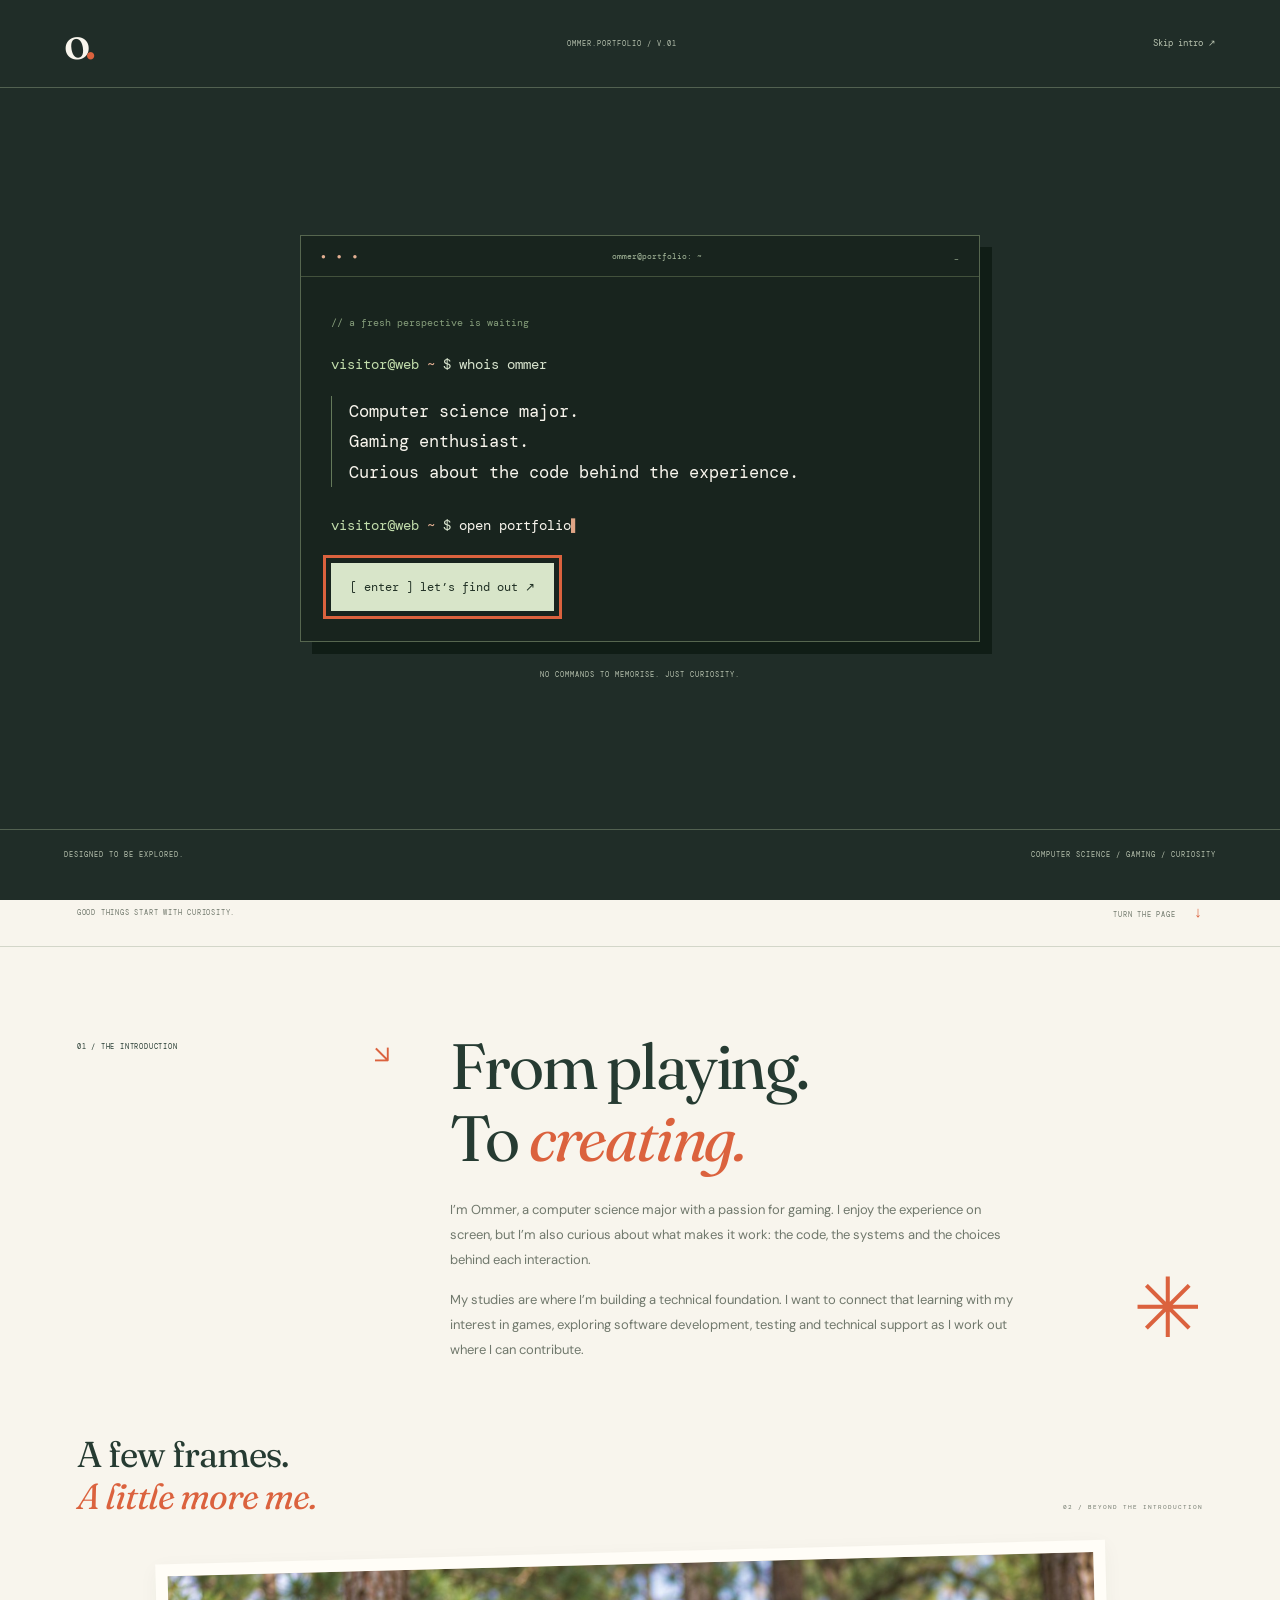
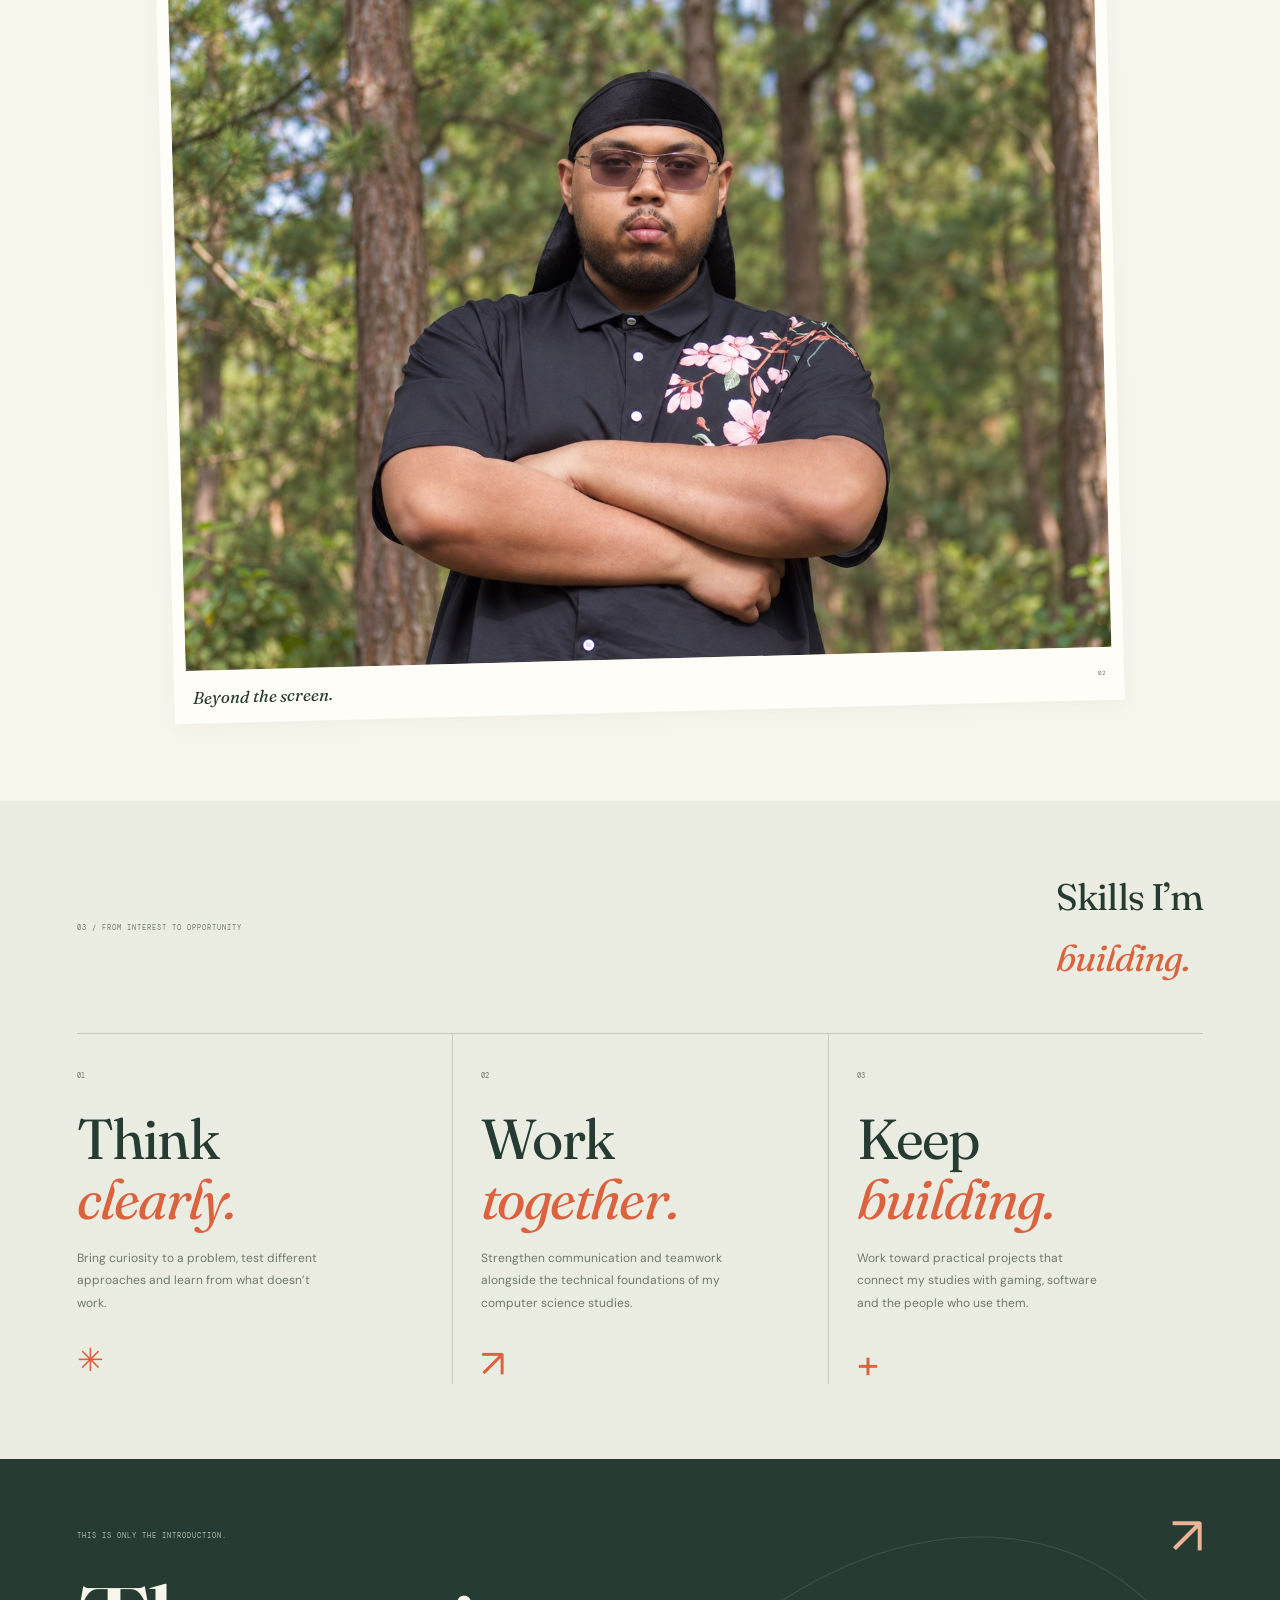
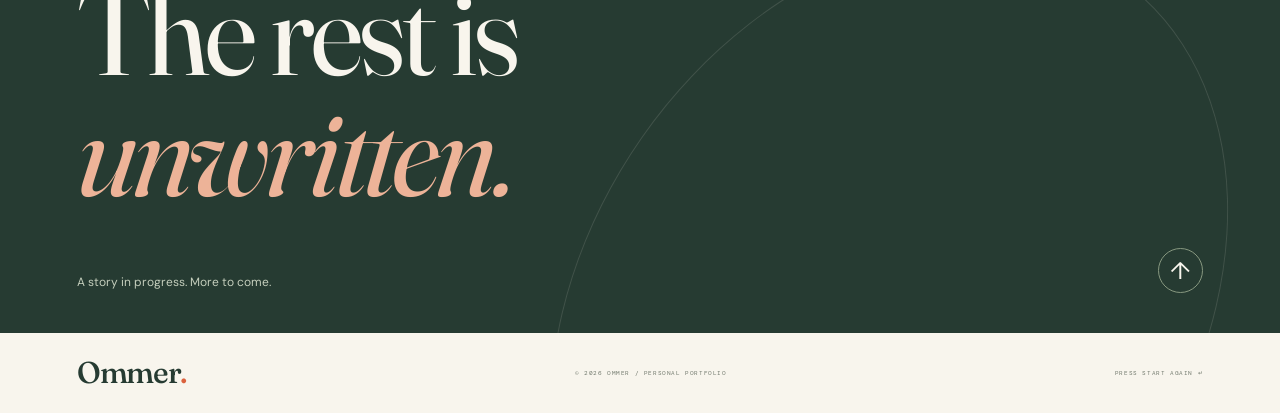
==== commit 53a4057d: "Add professional portrait and edited outdoor photograph to Ommer’s portfolio" ====
--- a/index.html
+++ b/index.html
@@ -21,11 +21,11 @@
   <main id="main">
     <section class="hero" id="home" aria-labelledby="hero-title">
       <div class="hero-copy"><p class="eyebrow"><span class="small-star" aria-hidden="true">✳</span> HELLO, I’M</p><h1 id="hero-title">Ommer<span>.</span></h1><p class="hero-line">Curious about code.<br>Inspired by <em>play.</em></p><p class="hero-description">Computer science major. Gamer.<br>Exploring what happens behind the screen.</p><div class="hero-actions"><a class="button" href="#introduction">A little about me <span aria-hidden="true">↘</span></a><button class="quiet-button" type="button" id="open-demo">Try something <span aria-hidden="true">↗</span></button></div><div class="hero-signature"><svg viewBox="0 0 122 50" aria-hidden="true"><path d="M3 35c20-45 23-22 17-7s-3 12 8-6c10-17 11-11 8 0s-2 12 8 0c10-13 7 7 12 7 10-1 14-19 16-16s-5 20 2 16c15-7 8-18 11-17s-1 20 7 13l19-13M12 44l105-9"/></svg><span>STAY CURIOUS.<br>SEE WHAT HAPPENS.</span></div></div>
-      <div class="hero-photo-area"><span class="photo-side-label">THE PERSON BEHIND THE NAME — 01</span><figure class="portrait-card"><div class="portrait-space" role="img" aria-label="Reserved space for Ommer’s portrait photograph"><span class="portrait-letter" aria-hidden="true">o</span><div class="portrait-placeholder"><svg viewBox="0 0 72 82" aria-hidden="true"><circle cx="36" cy="24" r="14"/><path d="M10 74v-8a26 26 0 0 1 52 0v8M4 4h10M4 4v10M68 4H58M68 4v10M4 78h10M4 78V68M68 78H58M68 78V68"/></svg><span>YOUR PHOTO HERE</span></div><span class="photo-number">01</span></div><figcaption><span>Ommer, in focus.</span><span class="caption-arrow" aria-hidden="true">↗</span></figcaption></figure><span class="round-stamp" aria-hidden="true">A NEW<br>CHAPTER<span>✳</span></span><div class="photo-bottom-note"><span>COMPUTER SCIENCE. GAMING. CURIOSITY.</span><span aria-hidden="true">● ● ●</span></div></div>
+      <div class="hero-photo-area"><span class="photo-side-label">THE PERSON BEHIND THE NAME — 01</span><figure class="portrait-card"><div class="portrait-space"><img src="assets/ommer-professional-v1.jpg" alt="Portrait of Ommer in a black collared shirt" width="1122" height="1402" decoding="async" fetchpriority="high"><span class="photo-number">01</span></div><figcaption><span>Ommer, in focus.</span><span class="caption-arrow" aria-hidden="true">↗</span></figcaption></figure><span class="round-stamp" aria-hidden="true">A NEW<br>CHAPTER<span>✳</span></span><div class="photo-bottom-note"><span>COMPUTER SCIENCE. GAMING. CURIOSITY.</span><span aria-hidden="true">● ● ●</span></div></div>
       <div class="hero-foot"><span>GOOD THINGS START WITH CURIOSITY.</span><a href="#introduction">TURN THE PAGE <span aria-hidden="true">↓</span></a></div>
     </section>
     <section class="introduction" id="introduction" aria-labelledby="intro-title"><div class="section-marker"><span>01 / THE INTRODUCTION</span><span aria-hidden="true">↘</span></div><div class="intro-body"><h2 id="intro-title">From playing.<br>To <em>creating.</em></h2><p>I’m Ommer, a computer science major with a passion for gaming. I enjoy the experience on screen, but I’m also curious about what makes it work: the code, the systems and the choices behind each interaction.</p><p>My studies are where I’m building a technical foundation. I want to connect that learning with my interest in games, exploring software development, testing and technical support as I work out where I can contribute.</p><span class="intro-star" aria-hidden="true">✳</span></div></section>
-    <section class="pictures" id="pictures" aria-labelledby="pictures-title"><div class="picture-heading"><h2 id="pictures-title">A few frames.<br><em>A little more me.</em></h2><span class="eyebrow">02 / BEYOND THE INTRODUCTION</span></div><div class="gallery"><figure class="gallery-card"><div class="gallery-space learning-space" role="img" aria-label="Reserved space for a photograph of Ommer learning or working"><div class="photo-grid" aria-hidden="true"></div><svg viewBox="0 0 56 44" aria-hidden="true"><rect x="2" y="2" width="52" height="40"/><circle cx="40" cy="14" r="5"/><path d="m3 35 15-18 13 15 8-8 14 16"/></svg><span>PHOTO SPACE / 02</span></div><figcaption><span>Learning in action.</span><span>02</span></figcaption></figure><figure class="gallery-card second-card"><div class="gallery-space personal-space" role="img" aria-label="Reserved space for a personal photograph selected by Ommer"><span class="gallery-circle" aria-hidden="true"></span><svg viewBox="0 0 56 44" aria-hidden="true"><rect x="2" y="2" width="52" height="40"/><circle cx="40" cy="14" r="5"/><path d="m3 35 15-18 13 15 8-8 14 16"/></svg><span>PHOTO SPACE / 03</span></div><figcaption><span>A personal moment.</span><span>03</span></figcaption></figure></div></section>
+    <section class="pictures" id="pictures" aria-labelledby="pictures-title"><div class="picture-heading"><h2 id="pictures-title">A few frames.<br><em>A little more me.</em></h2><span class="eyebrow">02 / BEYOND THE INTRODUCTION</span></div><div class="gallery"><figure class="gallery-card second-card"><div class="gallery-space personal-space"><img src="assets/ommer-outdoors-v1.jpg" alt="Ommer outdoors among pine trees" width="1448" height="1086" loading="lazy" decoding="async"></div><figcaption><span>Beyond the screen.</span><span>02</span></figcaption></figure></div></section>
     <section class="mindset" id="mindset" aria-labelledby="mindset-title"><div class="mindset-heading"><p class="eyebrow">03 / FROM INTEREST TO OPPORTUNITY</p><h2 id="mindset-title">Skills I’m<br><em>building.</em></h2></div><div class="principles"><div><span class="principle-number">01</span><h3>Think<br><em>clearly.</em></h3><p>Bring curiosity to a problem, test different approaches and learn from what doesn’t work.</p><span class="principle-mark" aria-hidden="true">✳</span></div><div><span class="principle-number">02</span><h3>Work<br><em>together.</em></h3><p>Strengthen communication and teamwork alongside the technical foundations of my computer science studies.</p><span class="principle-mark" aria-hidden="true">↗</span></div><div><span class="principle-number">03</span><h3>Keep<br><em>building.</em></h3><p>Work toward practical projects that connect my studies with gaming, software and the people who use them.</p><span class="principle-mark" aria-hidden="true">+</span></div></div></section>
     <section class="closing" aria-labelledby="closing-title"><div class="closing-label"><span class="eyebrow">THIS IS ONLY THE INTRODUCTION.</span><span aria-hidden="true">↗</span></div><h2 id="closing-title">The rest is<br><em>unwritten.</em></h2><div class="closing-foot"><span>A story in progress. More to come.</span><a href="#home" aria-label="Back to the top">↑</a></div></section>
   </main>
--- a/styles.css
+++ b/styles.css
@@ -45,3 +45,6 @@
 /* Keep the expanded biography and career direction readable in the existing layout. */
 .intro-body>p{max-width:min(570px,calc(100% - 85px))}.intro-body>p+p{margin-top:16px}.principles p{font:400 12px/1.85 var(--sans);color:var(--muted);max-width:250px;margin-top:18px}
 @media(max-width:650px){.intro-body>p{max-width:none}.intro-star{display:none}.principles p{font-size:10px;line-height:1.8;margin-top:14px}}
+
+/* Two supplied photographs: a clear portrait and one complete landscape image. */
+.portrait-space>img{object-position:center 30%}.gallery{grid-template-columns:minmax(0,1fr);max-width:950px;margin-left:auto;margin-right:auto}.gallery .second-card{margin-top:0;transform:rotate(-1.5deg)}.gallery .second-card:hover{transform:rotate(0)}.gallery .gallery-space{aspect-ratio:4/3}
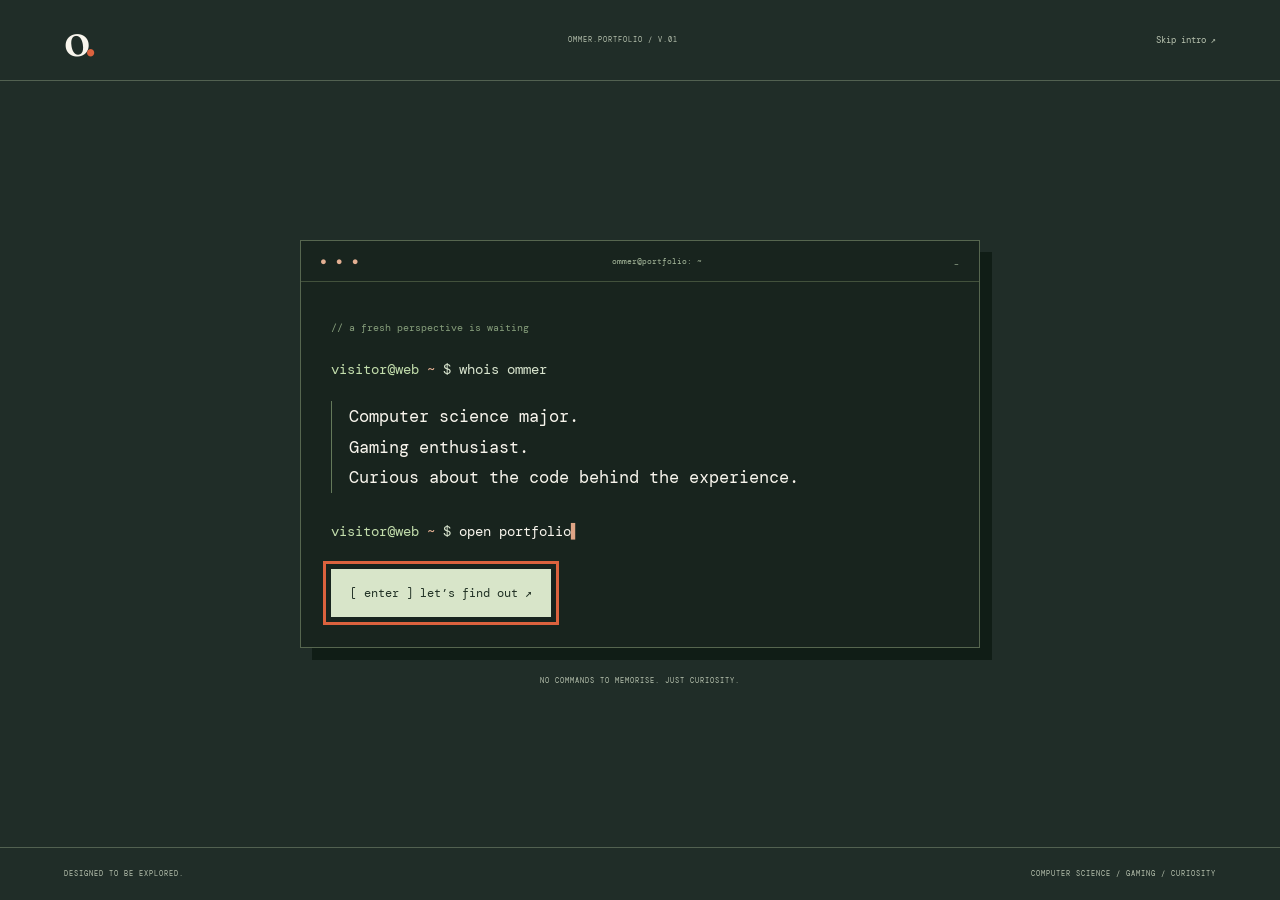
==== commit d033229e: "Split Ommer’s portfolio into two single-screen pages" ====
--- a/index.html
+++ b/index.html
@@ -10,27 +10,41 @@
   <link rel="stylesheet" href="styles.css">
   <script src="script.js" defer></script>
 </head>
-<body>
+<body class="portfolio-page home-page">
   <a href="#main" class="skip-link">Skip to content</a>
-  <div class="reading-progress" aria-hidden="true"></div>
   <header class="site-header">
-    <a class="brand" href="#home" aria-label="Ommer, home">o<span>.</span><span class="brand-caption">OMMER<br>A PERSONAL PORTFOLIO</span></a>
-    <nav aria-label="Main navigation"><a href="#introduction">The introduction</a><a href="#pictures">In pictures</a><a href="#mindset">My direction</a></nav>
+    <a class="brand" href="index.html" aria-label="Ommer, home">o<span>.</span><span class="brand-caption">OMMER<br>A PERSONAL PORTFOLIO</span></a>
+    <nav aria-label="Main navigation">
+      <a href="index.html" aria-current="page">Home</a>
+      <a href="about.html">About &amp; skills</a>
+    </nav>
     <span class="header-note"><i></i> A STORY IN PROGRESS</span>
   </header>
-  <main id="main">
-    <section class="hero" id="home" aria-labelledby="hero-title">
-      <div class="hero-copy"><p class="eyebrow"><span class="small-star" aria-hidden="true">✳</span> HELLO, I’M</p><h1 id="hero-title">Ommer<span>.</span></h1><p class="hero-line">Curious about code.<br>Inspired by <em>play.</em></p><p class="hero-description">Computer science major. Gamer.<br>Exploring what happens behind the screen.</p><div class="hero-actions"><a class="button" href="#introduction">A little about me <span aria-hidden="true">↘</span></a><button class="quiet-button" type="button" id="open-demo">Try something <span aria-hidden="true">↗</span></button></div><div class="hero-signature"><svg viewBox="0 0 122 50" aria-hidden="true"><path d="M3 35c20-45 23-22 17-7s-3 12 8-6c10-17 11-11 8 0s-2 12 8 0c10-13 7 7 12 7 10-1 14-19 16-16s-5 20 2 16c15-7 8-18 11-17s-1 20 7 13l19-13M12 44l105-9"/></svg><span>STAY CURIOUS.<br>SEE WHAT HAPPENS.</span></div></div>
-      <div class="hero-photo-area"><span class="photo-side-label">THE PERSON BEHIND THE NAME — 01</span><figure class="portrait-card"><div class="portrait-space"><img src="assets/ommer-professional-v1.jpg" alt="Portrait of Ommer in a black collared shirt" width="1122" height="1402" decoding="async" fetchpriority="high"><span class="photo-number">01</span></div><figcaption><span>Ommer, in focus.</span><span class="caption-arrow" aria-hidden="true">↗</span></figcaption></figure><span class="round-stamp" aria-hidden="true">A NEW<br>CHAPTER<span>✳</span></span><div class="photo-bottom-note"><span>COMPUTER SCIENCE. GAMING. CURIOSITY.</span><span aria-hidden="true">● ● ●</span></div></div>
-      <div class="hero-foot"><span>GOOD THINGS START WITH CURIOSITY.</span><a href="#introduction">TURN THE PAGE <span aria-hidden="true">↓</span></a></div>
-    </section>
-    <section class="introduction" id="introduction" aria-labelledby="intro-title"><div class="section-marker"><span>01 / THE INTRODUCTION</span><span aria-hidden="true">↘</span></div><div class="intro-body"><h2 id="intro-title">From playing.<br>To <em>creating.</em></h2><p>I’m Ommer, a computer science major with a passion for gaming. I enjoy the experience on screen, but I’m also curious about what makes it work: the code, the systems and the choices behind each interaction.</p><p>My studies are where I’m building a technical foundation. I want to connect that learning with my interest in games, exploring software development, testing and technical support as I work out where I can contribute.</p><span class="intro-star" aria-hidden="true">✳</span></div></section>
-    <section class="pictures" id="pictures" aria-labelledby="pictures-title"><div class="picture-heading"><h2 id="pictures-title">A few frames.<br><em>A little more me.</em></h2><span class="eyebrow">02 / BEYOND THE INTRODUCTION</span></div><div class="gallery"><figure class="gallery-card second-card"><div class="gallery-space personal-space"><img src="assets/ommer-outdoors-v1.jpg" alt="Ommer outdoors among pine trees" width="1448" height="1086" loading="lazy" decoding="async"></div><figcaption><span>Beyond the screen.</span><span>02</span></figcaption></figure></div></section>
-    <section class="mindset" id="mindset" aria-labelledby="mindset-title"><div class="mindset-heading"><p class="eyebrow">03 / FROM INTEREST TO OPPORTUNITY</p><h2 id="mindset-title">Skills I’m<br><em>building.</em></h2></div><div class="principles"><div><span class="principle-number">01</span><h3>Think<br><em>clearly.</em></h3><p>Bring curiosity to a problem, test different approaches and learn from what doesn’t work.</p><span class="principle-mark" aria-hidden="true">✳</span></div><div><span class="principle-number">02</span><h3>Work<br><em>together.</em></h3><p>Strengthen communication and teamwork alongside the technical foundations of my computer science studies.</p><span class="principle-mark" aria-hidden="true">↗</span></div><div><span class="principle-number">03</span><h3>Keep<br><em>building.</em></h3><p>Work toward practical projects that connect my studies with gaming, software and the people who use them.</p><span class="principle-mark" aria-hidden="true">+</span></div></div></section>
-    <section class="closing" aria-labelledby="closing-title"><div class="closing-label"><span class="eyebrow">THIS IS ONLY THE INTRODUCTION.</span><span aria-hidden="true">↗</span></div><h2 id="closing-title">The rest is<br><em>unwritten.</em></h2><div class="closing-foot"><span>A story in progress. More to come.</span><a href="#home" aria-label="Back to the top">↑</a></div></section>
+  <main id="main" class="hero screen-main" tabindex="-1" aria-labelledby="hero-title">
+    <div class="hero-copy">
+      <p class="eyebrow"><span class="small-star" aria-hidden="true">✳</span> HELLO, I’M</p>
+      <h1 id="hero-title">Ommer<span>.</span></h1>
+      <p class="hero-line">Curious about code.<br> Inspired by <em>play.</em></p>
+      <p class="hero-description">I’m a computer science major who loves gaming and wants to understand how games are built.</p>
+      <div class="hero-actions">
+        <a class="button" href="about.html">About me &amp; my skills <span aria-hidden="true">↗</span></a>
+      </div>
+    </div>
+    <div class="hero-photo-area">
+      <span class="photo-side-label" aria-hidden="true">THE PERSON BEHIND THE NAME — 01</span>
+      <figure class="portrait-card">
+        <div class="portrait-space">
+          <img src="assets/ommer-professional-v1.jpg" alt="Portrait of Ommer" width="1122" height="1402" decoding="async" fetchpriority="high">
+        </div>
+        <figcaption><span>Ommer, in focus.</span><span class="caption-arrow" aria-hidden="true">↗</span></figcaption>
+      </figure>
+      <span class="round-stamp" aria-hidden="true">A NEW<br>CHAPTER<span>✳</span></span>
+    </div>
   </main>
-  <footer><a class="footer-brand" href="#home" aria-label="Ommer, home">Ommer<span>.</span></a><span>© <span id="year">2026</span> OMMER / PERSONAL PORTFOLIO</span><button type="button" class="replay-opening" id="replay-opening">PRESS START AGAIN ↵</button></footer>
-  <dialog id="welcome-dialog" class="welcome-dialog" aria-labelledby="welcome-title"><div class="welcome-top"><a href="#home" class="welcome-logo" aria-label="Ommer home">o<span>.</span></a><span>OMMER.PORTFOLIO / V.01</span><button type="button" class="skip-opening" id="skip-opening">Skip intro ↗</button></div><div class="welcome-stage" id="welcome-stage"><div class="opening-variant" data-opening="keycap"><p class="opening-eyebrow">A LITTLE CURIOSITY BROUGHT YOU HERE.</p><h2 id="welcome-title">Go on.<br><em>Press it.</em></h2><div class="keycap-wrap"><button type="button" class="enter-key opening-trigger" aria-label="Press Enter to meet Ommer"><span class="key-arrow" aria-hidden="true">↵</span><span class="key-word">enter</span><span class="key-hint">MEET OMMER</span></button><span class="key-note">good things<br>start with a click ↖</span></div><p class="opening-footnote">PRESS ENTER OR CLICK THE KEY</p></div><div class="opening-variant terminal-variant" data-opening="terminal" hidden><div class="terminal-window"><div class="terminal-top"><span aria-hidden="true">● ● ●</span><span>ommer@portfolio: ~</span><span aria-hidden="true">_</span></div><div class="terminal-lines"><p><span class="terminal-muted">// a fresh perspective is waiting</span></p><p><span class="terminal-green">visitor@web</span> <span class="terminal-path">~</span> $ whois ommer</p><p class="terminal-response">Computer science major.<br>Gaming enthusiast.<br>Curious about the code behind the experience.</p><p><span class="terminal-green">visitor@web</span> <span class="terminal-path">~</span> $ <span class="typed-command">open portfolio</span><span class="cursor" aria-hidden="true">▌</span></p><button type="button" class="terminal-enter opening-trigger">[ enter ] let’s find out ↗</button></div></div><p class="opening-footnote">NO COMMANDS TO MEMORISE. JUST CURIOSITY.</p></div><div class="opening-variant boot-variant" data-opening="boot" hidden><p class="opening-eyebrow">OMMER / PERSONAL OPERATING SYSTEM</p><div class="boot-symbol" aria-hidden="true">o<span>.</span></div><h2>A fresh<br><em>start.</em></h2><div class="boot-status"><span class="boot-led"></span> CURIOSITY: ONLINE</div><button class="boot-power opening-trigger" type="button"><svg viewBox="0 0 24 24" aria-hidden="true"><path d="M12 2v10M6 5a9 9 0 1 0 12 0"/></svg><span>POWER ON</span></button><p class="opening-footnote">PRESS TO BEGIN THE NEXT CHAPTER.</p></div></div><div class="opening-transition" id="opening-transition" role="status" hidden><span class="transition-star" aria-hidden="true">✳</span><p>Curiosity, loading<span class="loading-dots">...</span></p><div class="boot-progress"><span></span></div><span class="transition-caption">NEXT STOP: MEET OMMER.</span></div><div class="welcome-bottom"><span>DESIGNED TO BE EXPLORED.</span><span>COMPUTER SCIENCE / GAMING / CURIOSITY</span></div></dialog>
-  <dialog id="support-dialog" aria-labelledby="dialog-title"><button type="button" id="close-demo" class="dialog-close" aria-label="Close support demo">×</button><p class="eyebrow">A SMALL INTERACTIVE EXPERIMENT</p><h2 id="dialog-title">A game problem.<br>A <em>clear approach.</em></h2><p class="dialog-description">A practice scenario: an online game keeps disconnecting.</p><div class="demo-tabs" role="tablist" aria-label="Troubleshooting practice steps"><button id="scope-tab" type="button" role="tab" aria-selected="true" aria-controls="demo-panel" data-step="scope">01 / Ask</button><button id="check-tab" type="button" role="tab" aria-selected="false" aria-controls="demo-panel" tabindex="-1" data-step="check">02 / Check</button><button id="explain-tab" type="button" role="tab" aria-selected="false" aria-controls="demo-panel" tabindex="-1" data-step="explain">03 / Explain</button></div><div id="demo-panel" role="tabpanel" aria-labelledby="scope-tab" tabindex="0"><h3 id="demo-heading">One game, or every app?</h3><p id="demo-copy">Check whether the issue affects only the game, other apps or other devices before choosing a test.</p><button class="button demo-action" type="button" id="demo-response">Only this game <span aria-hidden="true">↗</span></button><p id="demo-status" role="status">Choose a response to explore the next step.</p></div><p class="dialog-foot">A practice exercise created for this portfolio.</p></dialog>
+  <footer class="screen-footer">
+    <span>01 / HOME</span>
+    <button type="button" class="replay-opening" id="replay-opening" hidden>REPLAY INTRO ↵</button>
+  </footer>
+  <dialog id="welcome-dialog" class="welcome-dialog" aria-labelledby="welcome-title"><div class="welcome-top"><a href="#main" class="welcome-logo" aria-label="Ommer home">o<span>.</span></a><span>OMMER.PORTFOLIO / V.01</span><button type="button" class="skip-opening" id="skip-opening">Skip intro ↗</button></div><div class="welcome-stage" id="welcome-stage"><div class="opening-variant" data-opening="keycap"><p class="opening-eyebrow">A LITTLE CURIOSITY BROUGHT YOU HERE.</p><h2 id="welcome-title">Go on.<br><em>Press it.</em></h2><div class="keycap-wrap"><button type="button" class="enter-key opening-trigger" aria-label="Press Enter to meet Ommer"><span class="key-arrow" aria-hidden="true">↵</span><span class="key-word">enter</span><span class="key-hint">MEET OMMER</span></button><span class="key-note">good things<br>start with a click ↖</span></div><p class="opening-footnote">PRESS ENTER OR CLICK THE KEY</p></div><div class="opening-variant terminal-variant" data-opening="terminal" hidden><div class="terminal-window"><div class="terminal-top"><span aria-hidden="true">● ● ●</span><span>ommer@portfolio: ~</span><span aria-hidden="true">_</span></div><div class="terminal-lines"><p><span class="terminal-muted">// a fresh perspective is waiting</span></p><p><span class="terminal-green">visitor@web</span> <span class="terminal-path">~</span> $ whois ommer</p><p class="terminal-response">Computer science major.<br>Gaming enthusiast.<br>Curious about the code behind the experience.</p><p><span class="terminal-green">visitor@web</span> <span class="terminal-path">~</span> $ <span class="typed-command">open portfolio</span><span class="cursor" aria-hidden="true">▌</span></p><button type="button" class="terminal-enter opening-trigger">[ enter ] let’s find out ↗</button></div></div><p class="opening-footnote">NO COMMANDS TO MEMORISE. JUST CURIOSITY.</p></div><div class="opening-variant boot-variant" data-opening="boot" hidden><p class="opening-eyebrow">OMMER / PERSONAL OPERATING SYSTEM</p><div class="boot-symbol" aria-hidden="true">o<span>.</span></div><h2>A fresh<br><em>start.</em></h2><div class="boot-status"><span class="boot-led"></span> CURIOSITY: ONLINE</div><button class="boot-power opening-trigger" type="button"><svg viewBox="0 0 24 24" aria-hidden="true"><path d="M12 2v10M6 5a9 9 0 1 0 12 0"/></svg><span>POWER ON</span></button><p class="opening-footnote">PRESS TO BEGIN THE NEXT CHAPTER.</p></div></div><div class="opening-transition" id="opening-transition" role="status" hidden><span class="transition-star" aria-hidden="true">✳</span><p>Curiosity, loading<span class="loading-dots">...</span></p><div class="boot-progress"><span></span></div><span class="transition-caption">NEXT STOP: MEET OMMER.</span></div><div class="welcome-bottom"><span>DESIGNED TO BE EXPLORED.</span><span>COMPUTER SCIENCE / GAMING / CURIOSITY</span></div></dialog>
 </body>
 </html>
--- a/styles.css
+++ b/styles.css
@@ -48,3 +48,181 @@
 
 /* Two supplied photographs: a clear portrait and one complete landscape image. */
 .portrait-space>img{object-position:center 30%}.gallery{grid-template-columns:minmax(0,1fr);max-width:950px;margin-left:auto;margin-right:auto}.gallery .second-card{margin-top:0;transform:rotate(-1.5deg)}.gallery .second-card:hover{transform:rotate(0)}.gallery .gallery-space{aspect-ratio:4/3}
+
+/* Two compact portfolio pages share the original editorial palette and type. */
+.portfolio-page {
+  min-height: 100vh;
+  min-height: 100dvh;
+  display: grid;
+  grid-template-rows: auto 1fr auto;
+}
+.portfolio-page .site-header {
+  width: 100%;
+  height: clamp(48px, 10dvh, 88px);
+}
+.portfolio-page nav a { font-size: 12px; }
+.portfolio-page nav a[aria-current] { color: var(--ink); border-color: var(--orange); }
+.screen-main { width: 100%; margin: 0 auto; }
+.portfolio-page .hero {
+  gap: clamp(14px, 5vw, 72px);
+  padding: clamp(12px, 3dvh, 32px) 8%;
+  overflow: visible;
+}
+.portfolio-page .hero-copy { padding: 0; }
+.portfolio-page .hero h1 {
+  font-size: clamp(48px, min(13vw, 19dvh), 166px);
+  letter-spacing: -.07em;
+  margin-top: clamp(0px, 1dvh, 12px);
+  line-height: .97;
+}
+.portfolio-page .hero-line {
+  font-size: clamp(21px, min(4.2vw, 5.8dvh), 44px);
+  margin-top: clamp(7px, 2dvh, 20px);
+}
+.portfolio-page .hero-description {
+  font-size: clamp(13px, 2.1dvh, 16px);
+  line-height: 1.45;
+  max-width: 30ch;
+  margin-top: clamp(8px, 2.2dvh, 20px);
+}
+.portfolio-page .hero-actions { margin-top: clamp(10px, 3dvh, 26px); }
+.portfolio-page .button { min-height: 44px; font-size: 12px; }
+.portfolio-page .hero-photo-area {
+  width: min(100%, 410px, 53dvh);
+  margin: 0;
+  padding: 0;
+  justify-self: center;
+}
+.portfolio-page .portrait-space { aspect-ratio: 1; }
+.portfolio-page .portrait-card figcaption {
+  font-size: clamp(13px, 2.6dvh, 19px);
+  padding: clamp(4px, 1.4dvh, 12px) 4px;
+}
+.portfolio-page .portrait-card figcaption .caption-arrow { font-size: 18px; }
+.screen-footer {
+  display: flex;
+  width: 88%;
+  justify-content: space-between;
+  align-items: center;
+  gap: 10px;
+  min-height: clamp(38px, 7dvh, 60px);
+  padding: 4px 0;
+  border-top: 1px solid var(--line);
+  font: 10px/1.3 var(--mono);
+  color: var(--muted);
+}
+.screen-footer > a:last-child, .screen-footer button {
+  width: auto;
+  padding: 6px 0;
+  font-size: 10px;
+}
+.screen-footer a:hover, .screen-footer button:hover { color: var(--orange); }
+
+.about-screen {
+  display: grid;
+  grid-template-columns: 1fr 1fr;
+  align-items: center;
+  gap: clamp(18px, 6vw, 94px);
+  padding: clamp(12px, 4dvh, 42px) 8%;
+}
+.about-story .eyebrow { display: flex; gap: 10px; align-items: center; }
+.about-story .eyebrow span { font-size: 21px; color: var(--orange); }
+.about-story h1, .skills-panel h2 {
+  font-size: clamp(36px, min(6.6vw, 11dvh), 92px);
+  line-height: .98;
+  letter-spacing: -.065em;
+}
+.about-story h1 { margin: 7px 0 clamp(8px, 2.5dvh, 22px); }
+.about-story h1 em { color: var(--orange); }
+.about-story > p:not(.eyebrow) {
+  font-size: clamp(13px, 2.45dvh, 17px);
+  line-height: 1.46;
+  max-width: 39ch;
+}
+.about-story > p + p { margin-top: clamp(6px, 1.7dvh, 16px); }
+.skills-panel {
+  padding: clamp(13px, 3.5dvh, 32px) clamp(15px, 3vw, 34px);
+  background: #eaece1;
+  border: 1px solid var(--line);
+}
+.skills-panel h2 { font-size: clamp(32px, min(5vw, 8dvh), 65px); }
+.skills-panel .eyebrow { margin-top: 6px; }
+.skills-panel dl { margin: clamp(6px, 2dvh, 20px) 0 0; }
+.skills-panel dl div {
+  border-top: 1px solid #bfc8b4;
+  padding: clamp(4px, 1.3dvh, 11px) 0;
+}
+.skills-panel dl div:last-child { padding-bottom: 0; }
+.skills-panel dt { font-weight: 600; font-size: clamp(13px, 2.6dvh, 18px); line-height: 1.3; }
+.skills-panel dd { margin: 3px 0 0; font-size: clamp(12px, 2.1dvh, 15px); line-height: 1.35; }
+
+.portfolio-page .welcome-dialog[open] { display: flex; flex-direction: column; }
+.portfolio-page .welcome-stage { flex: 1 0 auto; min-height: 0; padding-block: clamp(12px, 3dvh, 35px); }
+.portfolio-page .welcome-top, .portfolio-page .welcome-bottom { padding-block: clamp(8px, 2.4dvh, 25px); }
+@media (max-width: 650px) {
+  .portfolio-page .hero { grid-template-columns: minmax(0, 1fr) minmax(0, 1fr); }
+  .portfolio-page .site-header .brand { font-size: 38px; letter-spacing: -4px; }
+  .portfolio-page .brand-caption { font-size: 5px; }
+  .portfolio-page .button { gap: 9px; }
+  .portfolio-page .photo-side-label { display: none; }
+}
+@media (max-width: 650px) and (orientation: portrait) {
+  .portfolio-page .hero {
+    grid-template-columns: minmax(0, 1fr);
+    align-content: center;
+    gap: clamp(12px, 3dvh, 30px);
+  }
+  .portfolio-page .hero h1 { font-size: clamp(55px, 17vw, 100px); }
+  .portfolio-page .hero-line br { display: none; }
+  .portfolio-page .hero-description { max-width: 35ch; }
+  .portfolio-page .hero-photo-area { width: min(73%, 300px, 34dvh); }
+  .portfolio-page .round-stamp { width: 56px; height: 56px; }
+  .portfolio-page .round-stamp > span { font-size: 17px; }
+  .about-screen { grid-template-columns: minmax(0, 1fr); align-content: center; }
+}
+@media (max-height: 500px) and (orientation: landscape) {
+  .portfolio-page .round-stamp { width: 48px; height: 48px; left: -12px; }
+  .portfolio-page .round-stamp > span { font-size: 16px; }
+  .portfolio-page .terminal-lines { padding: 8px 16px; font-size: 11px; line-height: 1.5; }
+  .portfolio-page .terminal-lines p { margin-bottom: 6px; }
+  .portfolio-page .terminal-response { margin: 6px 0 !important; font-size: 12px; line-height: 1.4 !important; }
+  .portfolio-page .terminal-enter { margin-top: 3px; padding: 8px 12px; }
+  .portfolio-page .terminal-variant .opening-footnote { margin-top: 10px; }
+}
+@media (max-width: 650px), (max-height: 500px) {
+  .portfolio-page .site-header { height: 50px; }
+  .screen-footer { min-height: 37px; }
+  .portfolio-page .hero, .about-screen { padding-block: 12px; }
+  .portfolio-page .hero-line { margin-top: 7px; font-size: 19px; }
+  .portfolio-page .hero-description { margin-top: 8px; font-size: 13px; }
+  .portfolio-page .hero-actions { margin-top: 11px; }
+  .portfolio-page .button { padding-block: 9px; }
+  .about-story .eyebrow span { line-height: 1; }
+  .about-story h1 { margin-bottom: 9px; }
+  .about-story > p:not(.eyebrow) { font-size: 14px; line-height: 1.4; }
+  .about-story > p + p { margin-top: 7px; }
+  .skills-panel { padding-block: 12px; }
+  .skills-panel dl { margin-top: 7px; }
+  .skills-panel dl div { padding-block: 5px; }
+  .skills-panel dl div:last-child { padding-bottom: 0; }
+  .skills-panel dt { font-size: 14px; }
+  .skills-panel dd { font-size: 12px; }
+}
+@media (max-width: 650px) and (orientation: portrait) {
+  .portfolio-page .hero, .about-screen { gap: 15px; }
+  .portfolio-page .hero-photo-area { width: min(73%, 300px, 28.5dvh); }
+}
+@media (max-height: 500px) and (orientation: landscape) {
+  .portfolio-page .hero, .about-screen { gap: 18px; padding-inline: 6%; }
+  .portfolio-page .hero-photo-area { width: min(100%, 51dvh); }
+  .portfolio-page .hero-line br { display: none; }
+  .portfolio-page .hero .small-star { font-size: 19px; }
+  .portfolio-page .hero h1 { font-size: clamp(42px, 15dvh, 70px); }
+}
+@media (max-height: 350px) and (orientation: landscape) {
+  .portfolio-page .hero, .about-screen { padding-block: 8px; }
+  .portfolio-page .hero-line { display: none; }
+  .about-story > p:not(.eyebrow) { font-size: 13px; }
+  .skills-panel { padding-block: 9px; }
+  .skills-panel dl div { padding-block: 3px; }
+}
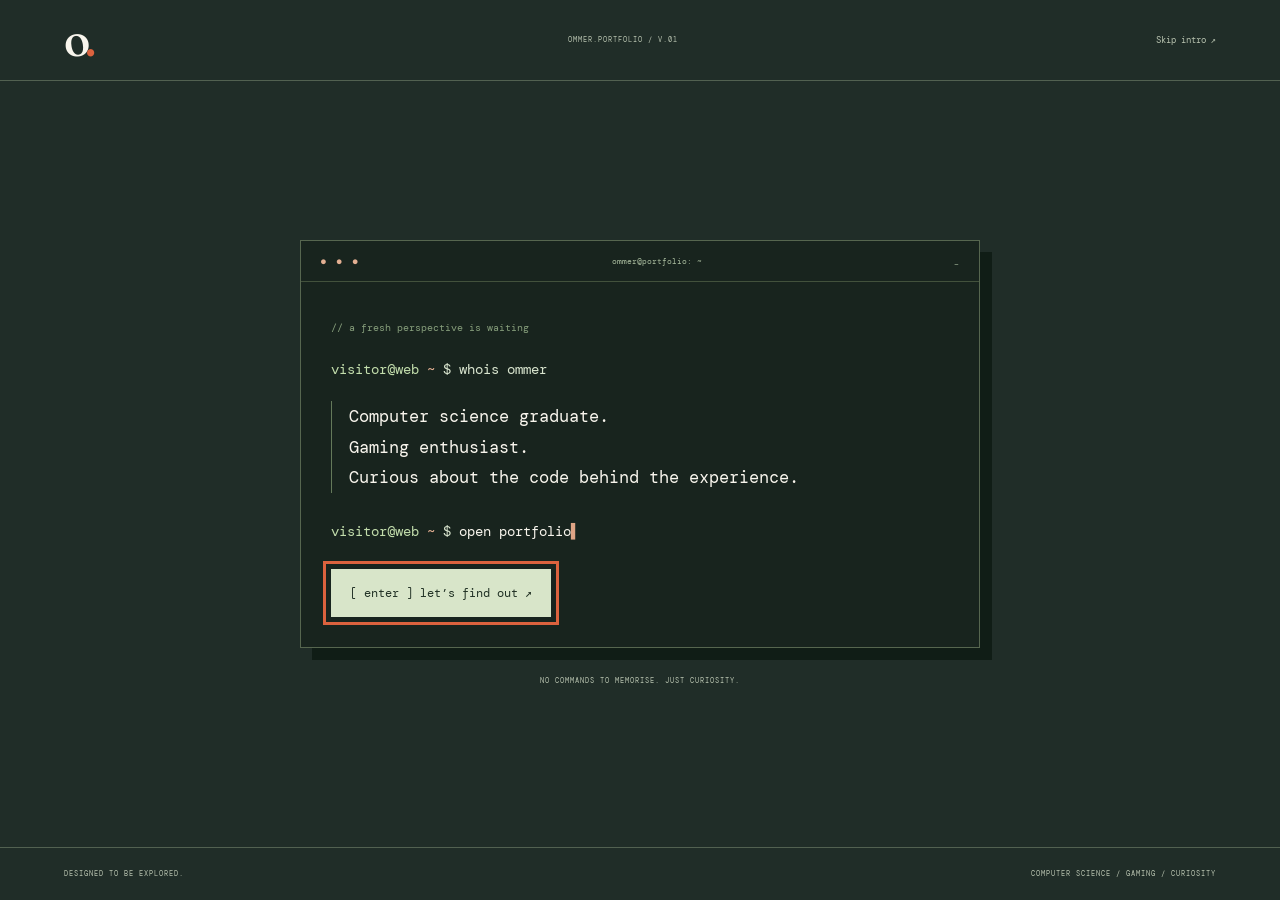
==== commit 23e0207c: "Add Ommer’s graduation details and enlarge the About portrait" ====
--- a/index.html
+++ b/index.html
@@ -4,7 +4,7 @@
   <meta charset="utf-8">
   <meta name="viewport" content="width=device-width,initial-scale=1">
   <meta name="theme-color" content="#f8f5ed">
-  <meta name="description" content="Meet Ommer, a computer science major passionate about gaming and curious about the code, systems and design behind digital experiences.">
+  <meta name="description" content="Meet Ommer, a computer science graduate passionate about gaming and curious about the code, systems and design behind digital experiences.">
   <title>Ommer — Computer science, inspired by play.</title>
   <link rel="icon" href="favicon.svg" type="image/svg+xml">
   <link rel="stylesheet" href="styles.css">
@@ -25,7 +25,7 @@
       <p class="eyebrow"><span class="small-star" aria-hidden="true">✳</span> HELLO, I’M</p>
       <h1 id="hero-title">Ommer<span>.</span></h1>
       <p class="hero-line">Curious about code.<br> Inspired by <em>play.</em></p>
-      <p class="hero-description">I’m a computer science major who loves gaming and wants to understand how games are built.</p>
+      <p class="hero-description">I’m a computer science graduate who loves gaming and wants to understand how games are built.</p>
       <div class="hero-actions">
         <a class="button" href="about.html">About me &amp; my skills <span aria-hidden="true">↗</span></a>
       </div>
@@ -45,6 +45,6 @@
     <span>01 / HOME</span>
     <button type="button" class="replay-opening" id="replay-opening" hidden>REPLAY INTRO ↵</button>
   </footer>
-  <dialog id="welcome-dialog" class="welcome-dialog" aria-labelledby="welcome-title"><div class="welcome-top"><a href="#main" class="welcome-logo" aria-label="Ommer home">o<span>.</span></a><span>OMMER.PORTFOLIO / V.01</span><button type="button" class="skip-opening" id="skip-opening">Skip intro ↗</button></div><div class="welcome-stage" id="welcome-stage"><div class="opening-variant" data-opening="keycap"><p class="opening-eyebrow">A LITTLE CURIOSITY BROUGHT YOU HERE.</p><h2 id="welcome-title">Go on.<br><em>Press it.</em></h2><div class="keycap-wrap"><button type="button" class="enter-key opening-trigger" aria-label="Press Enter to meet Ommer"><span class="key-arrow" aria-hidden="true">↵</span><span class="key-word">enter</span><span class="key-hint">MEET OMMER</span></button><span class="key-note">good things<br>start with a click ↖</span></div><p class="opening-footnote">PRESS ENTER OR CLICK THE KEY</p></div><div class="opening-variant terminal-variant" data-opening="terminal" hidden><div class="terminal-window"><div class="terminal-top"><span aria-hidden="true">● ● ●</span><span>ommer@portfolio: ~</span><span aria-hidden="true">_</span></div><div class="terminal-lines"><p><span class="terminal-muted">// a fresh perspective is waiting</span></p><p><span class="terminal-green">visitor@web</span> <span class="terminal-path">~</span> $ whois ommer</p><p class="terminal-response">Computer science major.<br>Gaming enthusiast.<br>Curious about the code behind the experience.</p><p><span class="terminal-green">visitor@web</span> <span class="terminal-path">~</span> $ <span class="typed-command">open portfolio</span><span class="cursor" aria-hidden="true">▌</span></p><button type="button" class="terminal-enter opening-trigger">[ enter ] let’s find out ↗</button></div></div><p class="opening-footnote">NO COMMANDS TO MEMORISE. JUST CURIOSITY.</p></div><div class="opening-variant boot-variant" data-opening="boot" hidden><p class="opening-eyebrow">OMMER / PERSONAL OPERATING SYSTEM</p><div class="boot-symbol" aria-hidden="true">o<span>.</span></div><h2>A fresh<br><em>start.</em></h2><div class="boot-status"><span class="boot-led"></span> CURIOSITY: ONLINE</div><button class="boot-power opening-trigger" type="button"><svg viewBox="0 0 24 24" aria-hidden="true"><path d="M12 2v10M6 5a9 9 0 1 0 12 0"/></svg><span>POWER ON</span></button><p class="opening-footnote">PRESS TO BEGIN THE NEXT CHAPTER.</p></div></div><div class="opening-transition" id="opening-transition" role="status" hidden><span class="transition-star" aria-hidden="true">✳</span><p>Curiosity, loading<span class="loading-dots">...</span></p><div class="boot-progress"><span></span></div><span class="transition-caption">NEXT STOP: MEET OMMER.</span></div><div class="welcome-bottom"><span>DESIGNED TO BE EXPLORED.</span><span>COMPUTER SCIENCE / GAMING / CURIOSITY</span></div></dialog>
+  <dialog id="welcome-dialog" class="welcome-dialog" aria-labelledby="welcome-title"><div class="welcome-top"><a href="#main" class="welcome-logo" aria-label="Ommer home">o<span>.</span></a><span>OMMER.PORTFOLIO / V.01</span><button type="button" class="skip-opening" id="skip-opening">Skip intro ↗</button></div><div class="welcome-stage" id="welcome-stage"><div class="opening-variant" data-opening="keycap"><p class="opening-eyebrow">A LITTLE CURIOSITY BROUGHT YOU HERE.</p><h2 id="welcome-title">Go on.<br><em>Press it.</em></h2><div class="keycap-wrap"><button type="button" class="enter-key opening-trigger" aria-label="Press Enter to meet Ommer"><span class="key-arrow" aria-hidden="true">↵</span><span class="key-word">enter</span><span class="key-hint">MEET OMMER</span></button><span class="key-note">good things<br>start with a click ↖</span></div><p class="opening-footnote">PRESS ENTER OR CLICK THE KEY</p></div><div class="opening-variant terminal-variant" data-opening="terminal" hidden><div class="terminal-window"><div class="terminal-top"><span aria-hidden="true">● ● ●</span><span>ommer@portfolio: ~</span><span aria-hidden="true">_</span></div><div class="terminal-lines"><p><span class="terminal-muted">// a fresh perspective is waiting</span></p><p><span class="terminal-green">visitor@web</span> <span class="terminal-path">~</span> $ whois ommer</p><p class="terminal-response">Computer science graduate.<br>Gaming enthusiast.<br>Curious about the code behind the experience.</p><p><span class="terminal-green">visitor@web</span> <span class="terminal-path">~</span> $ <span class="typed-command">open portfolio</span><span class="cursor" aria-hidden="true">▌</span></p><button type="button" class="terminal-enter opening-trigger">[ enter ] let’s find out ↗</button></div></div><p class="opening-footnote">NO COMMANDS TO MEMORISE. JUST CURIOSITY.</p></div><div class="opening-variant boot-variant" data-opening="boot" hidden><p class="opening-eyebrow">OMMER / PERSONAL OPERATING SYSTEM</p><div class="boot-symbol" aria-hidden="true">o<span>.</span></div><h2>A fresh<br><em>start.</em></h2><div class="boot-status"><span class="boot-led"></span> CURIOSITY: ONLINE</div><button class="boot-power opening-trigger" type="button"><svg viewBox="0 0 24 24" aria-hidden="true"><path d="M12 2v10M6 5a9 9 0 1 0 12 0"/></svg><span>POWER ON</span></button><p class="opening-footnote">PRESS TO BEGIN THE NEXT CHAPTER.</p></div></div><div class="opening-transition" id="opening-transition" role="status" hidden><span class="transition-star" aria-hidden="true">✳</span><p>Curiosity, loading<span class="loading-dots">...</span></p><div class="boot-progress"><span></span></div><span class="transition-caption">NEXT STOP: MEET OMMER.</span></div><div class="welcome-bottom"><span>DESIGNED TO BE EXPLORED.</span><span>COMPUTER SCIENCE / GAMING / CURIOSITY</span></div></dialog>
 </body>
 </html>
--- a/styles.css
+++ b/styles.css
@@ -118,43 +118,97 @@
 }
 .screen-footer a:hover, .screen-footer button:hover { color: var(--orange); }
 
+.about-page {
+  background: radial-gradient(ellipse at 25% 45%, #eee8d8, transparent 62%), var(--paper);
+}
 .about-screen {
   display: grid;
-  grid-template-columns: 1fr 1fr;
+  grid-template-columns: minmax(0, 1.6fr) minmax(0, 1fr);
   align-items: center;
-  gap: clamp(18px, 6vw, 94px);
+  gap: clamp(20px, 4vw, 58px);
   padding: clamp(12px, 4dvh, 42px) 8%;
+}
+.about-story {
+  display: grid;
+  grid-template-columns: minmax(0, 1.17fr) minmax(0, 1fr);
+  grid-template-areas: "photo heading" "photo copy";
+  column-gap: clamp(14px, 2.8vw, 38px);
+  align-items: center;
+}
+.about-heading { grid-area: heading; }
+.about-copy { grid-area: copy; }
+.about-photo {
+  grid-area: photo;
+  position: relative;
+  padding: clamp(4px, 1vw, 12px);
+  background: var(--cream);
+  transform: rotate(-4deg);
+  box-shadow: -10px 12px 0 #b9c5a9, 0 14px 34px #263b3226;
+}
+.about-photo figcaption {
+  position: absolute;
+  inset: auto 12px 12px;
+  display: flex;
+  align-items: end;
+  justify-content: space-between;
+  gap: 8px;
+  padding: 8px 10px;
+  color: var(--cream);
+  background: linear-gradient(transparent, #18271ee8);
+  font: italic 16px/1.2 var(--serif);
+}
+.photo-index { font: 9px var(--mono); white-space: nowrap; }
+.about-photo img {
+  display: block;
+  width: 100%;
+  height: auto;
+  aspect-ratio: 3 / 4;
+  max-height: 62dvh;
+  object-fit: cover;
+  object-position: center 30%;
 }
 .about-story .eyebrow { display: flex; gap: 10px; align-items: center; }
 .about-story .eyebrow span { font-size: 21px; color: var(--orange); }
 .about-story h1, .skills-panel h2 {
-  font-size: clamp(36px, min(6.6vw, 11dvh), 92px);
+  font-size: clamp(36px, min(5.1vw, 11dvh), 70px);
   line-height: .98;
   letter-spacing: -.065em;
 }
-.about-story h1 { margin: 7px 0 clamp(8px, 2.5dvh, 22px); }
-.about-story h1 em { color: var(--orange); }
-.about-story > p:not(.eyebrow) {
+.about-story h1 { margin: 7px 0 clamp(8px, 2.5dvh, 22px); text-wrap: balance; }
+.about-story h1 em { color: var(--orange); display: block; }
+.about-copy p {
   font-size: clamp(13px, 2.45dvh, 17px);
   line-height: 1.46;
   max-width: 39ch;
 }
-.about-story > p + p { margin-top: clamp(6px, 1.7dvh, 16px); }
+.about-copy p + p { margin-top: clamp(6px, 1.7dvh, 16px); }
 .skills-panel {
   padding: clamp(13px, 3.5dvh, 32px) clamp(15px, 3vw, 34px);
-  background: #eaece1;
-  border: 1px solid var(--line);
+  background: linear-gradient(135deg, #32483d, var(--ink) 56%);
+  color: var(--cream);
+  border: 1px solid #4b6254;
+  border-top: 3px solid var(--orange);
 }
 .skills-panel h2 { font-size: clamp(32px, min(5vw, 8dvh), 65px); }
-.skills-panel .eyebrow { margin-top: 6px; }
+.skills-panel h2 em, .skill-number { color: #ffad8f; }
+.skills-panel .skills-kicker {
+  display: flex;
+  justify-content: space-between;
+  gap: 12px;
+  margin-bottom: clamp(4px, 1.25dvh, 11px);
+  color: #e5e8da;
+  font-size: 10px;
+}
+.skills-kicker span { color: #ffad8f; white-space: nowrap; }
 .skills-panel dl { margin: clamp(6px, 2dvh, 20px) 0 0; }
 .skills-panel dl div {
-  border-top: 1px solid #bfc8b4;
+  border-top: 1px solid #718278;
   padding: clamp(4px, 1.3dvh, 11px) 0;
 }
 .skills-panel dl div:last-child { padding-bottom: 0; }
 .skills-panel dt { font-weight: 600; font-size: clamp(13px, 2.6dvh, 18px); line-height: 1.3; }
-.skills-panel dd { margin: 3px 0 0; font-size: clamp(12px, 2.1dvh, 15px); line-height: 1.35; }
+.skill-number { display: inline-block; width: 28px; font: 10px var(--mono); }
+.skills-panel dd { margin: 3px 0 0 28px; color: #e5e8da; font-size: clamp(12px, 2.1dvh, 15px); line-height: 1.35; }
 
 .portfolio-page .welcome-dialog[open] { display: flex; flex-direction: column; }
 .portfolio-page .welcome-stage { flex: 1 0 auto; min-height: 0; padding-block: clamp(12px, 3dvh, 35px); }
@@ -199,8 +253,8 @@
   .portfolio-page .button { padding-block: 9px; }
   .about-story .eyebrow span { line-height: 1; }
   .about-story h1 { margin-bottom: 9px; }
-  .about-story > p:not(.eyebrow) { font-size: 14px; line-height: 1.4; }
-  .about-story > p + p { margin-top: 7px; }
+  .about-copy p { font-size: 14px; line-height: 1.4; }
+  .about-copy p + p { margin-top: 7px; }
   .skills-panel { padding-block: 12px; }
   .skills-panel dl { margin-top: 7px; }
   .skills-panel dl div { padding-block: 5px; }
@@ -222,7 +276,36 @@
 @media (max-height: 350px) and (orientation: landscape) {
   .portfolio-page .hero, .about-screen { padding-block: 8px; }
   .portfolio-page .hero-line { display: none; }
-  .about-story > p:not(.eyebrow) { font-size: 13px; }
+  .about-copy p { font-size: 13px; }
   .skills-panel { padding-block: 9px; }
   .skills-panel dl div { padding-block: 3px; }
 }
+
+@media (max-width: 820px), (max-height: 500px) {
+  .about-story {
+    grid-template-columns: minmax(0, 1fr) clamp(66px, 20vw, 118px);
+    grid-template-areas: "heading photo" "copy copy";
+    row-gap: 7px;
+  }
+  .about-story h1 { margin-bottom: 0; font-size: clamp(30px, 6vw, 48px); text-wrap: initial; }
+  .about-photo { box-shadow: -4px 5px 0 #b9c5a9; }
+  .about-photo img { aspect-ratio: 4 / 3; }
+  .about-photo figcaption { display: none; }
+}
+@media (max-height: 500px) and (orientation: landscape) {
+  .about-screen { grid-template-columns: repeat(2, minmax(0, 1fr)); }
+  .skill-number { display: none; }
+  .skills-panel dd { margin-left: 0; }
+  .about-story { grid-template-columns: minmax(0, 1fr) clamp(62px, 14vw, 90px); }
+}
+
+@media (max-height: 350px) and (orientation: landscape) {
+  .about-screen { padding-block: 3px; }
+  .skills-panel { padding-block: 6px; }
+  .skills-panel dt { font-size: 13px; }
+  .skills-panel .skills-kicker { margin-bottom: 3px; }
+}
+
+@media (max-width: 360px) and (orientation: portrait) {
+  .about-screen { gap: 12px; padding-block: 8px; }
+}
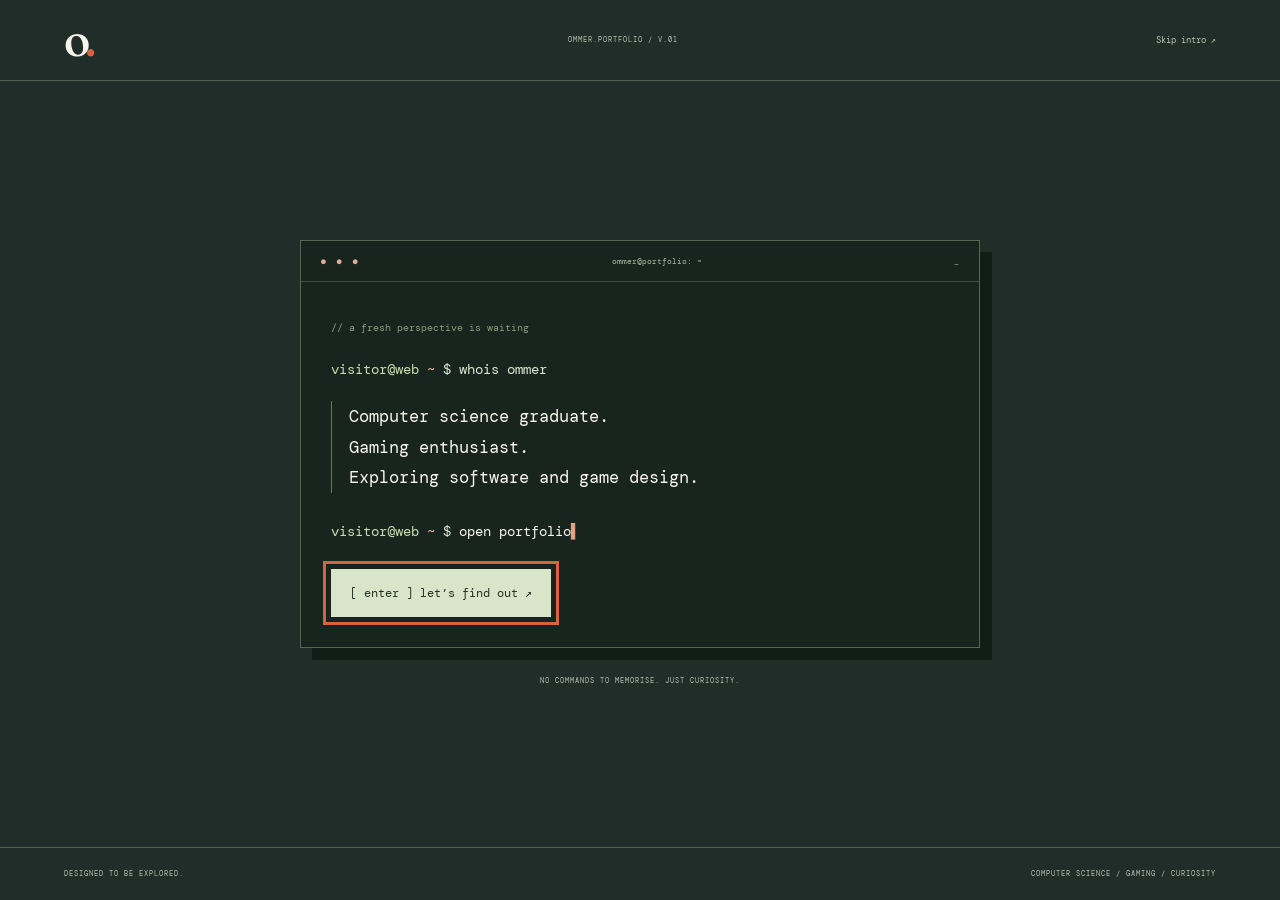
==== commit 76231520: "Focus Ommer’s portfolio on software and game innovation" ====
--- a/index.html
+++ b/index.html
@@ -4,7 +4,7 @@
   <meta charset="utf-8">
   <meta name="viewport" content="width=device-width,initial-scale=1">
   <meta name="theme-color" content="#f8f5ed">
-  <meta name="description" content="Meet Ommer, a computer science graduate passionate about gaming and curious about the code, systems and design behind digital experiences.">
+  <meta name="description" content="Meet Ommer, a computer science graduate who wants to build useful software and create new ways to play.">
   <title>Ommer — Computer science, inspired by play.</title>
   <link rel="icon" href="favicon.svg" type="image/svg+xml">
   <link rel="stylesheet" href="styles.css">
@@ -25,7 +25,7 @@
       <p class="eyebrow"><span class="small-star" aria-hidden="true">✳</span> HELLO, I’M</p>
       <h1 id="hero-title">Ommer<span>.</span></h1>
       <p class="hero-line">Curious about code.<br> Inspired by <em>play.</em></p>
-      <p class="hero-description">I’m a computer science graduate who loves gaming and wants to understand how games are built.</p>
+      <p class="hero-description">I’m a computer science graduate who wants to build useful software and create new ways to play.</p>
       <div class="hero-actions">
         <a class="button" href="about.html">About me &amp; my skills <span aria-hidden="true">↗</span></a>
       </div>
@@ -45,6 +45,6 @@
     <span>01 / HOME</span>
     <button type="button" class="replay-opening" id="replay-opening" hidden>REPLAY INTRO ↵</button>
   </footer>
-  <dialog id="welcome-dialog" class="welcome-dialog" aria-labelledby="welcome-title"><div class="welcome-top"><a href="#main" class="welcome-logo" aria-label="Ommer home">o<span>.</span></a><span>OMMER.PORTFOLIO / V.01</span><button type="button" class="skip-opening" id="skip-opening">Skip intro ↗</button></div><div class="welcome-stage" id="welcome-stage"><div class="opening-variant" data-opening="keycap"><p class="opening-eyebrow">A LITTLE CURIOSITY BROUGHT YOU HERE.</p><h2 id="welcome-title">Go on.<br><em>Press it.</em></h2><div class="keycap-wrap"><button type="button" class="enter-key opening-trigger" aria-label="Press Enter to meet Ommer"><span class="key-arrow" aria-hidden="true">↵</span><span class="key-word">enter</span><span class="key-hint">MEET OMMER</span></button><span class="key-note">good things<br>start with a click ↖</span></div><p class="opening-footnote">PRESS ENTER OR CLICK THE KEY</p></div><div class="opening-variant terminal-variant" data-opening="terminal" hidden><div class="terminal-window"><div class="terminal-top"><span aria-hidden="true">● ● ●</span><span>ommer@portfolio: ~</span><span aria-hidden="true">_</span></div><div class="terminal-lines"><p><span class="terminal-muted">// a fresh perspective is waiting</span></p><p><span class="terminal-green">visitor@web</span> <span class="terminal-path">~</span> $ whois ommer</p><p class="terminal-response">Computer science graduate.<br>Gaming enthusiast.<br>Curious about the code behind the experience.</p><p><span class="terminal-green">visitor@web</span> <span class="terminal-path">~</span> $ <span class="typed-command">open portfolio</span><span class="cursor" aria-hidden="true">▌</span></p><button type="button" class="terminal-enter opening-trigger">[ enter ] let’s find out ↗</button></div></div><p class="opening-footnote">NO COMMANDS TO MEMORISE. JUST CURIOSITY.</p></div><div class="opening-variant boot-variant" data-opening="boot" hidden><p class="opening-eyebrow">OMMER / PERSONAL OPERATING SYSTEM</p><div class="boot-symbol" aria-hidden="true">o<span>.</span></div><h2>A fresh<br><em>start.</em></h2><div class="boot-status"><span class="boot-led"></span> CURIOSITY: ONLINE</div><button class="boot-power opening-trigger" type="button"><svg viewBox="0 0 24 24" aria-hidden="true"><path d="M12 2v10M6 5a9 9 0 1 0 12 0"/></svg><span>POWER ON</span></button><p class="opening-footnote">PRESS TO BEGIN THE NEXT CHAPTER.</p></div></div><div class="opening-transition" id="opening-transition" role="status" hidden><span class="transition-star" aria-hidden="true">✳</span><p>Curiosity, loading<span class="loading-dots">...</span></p><div class="boot-progress"><span></span></div><span class="transition-caption">NEXT STOP: MEET OMMER.</span></div><div class="welcome-bottom"><span>DESIGNED TO BE EXPLORED.</span><span>COMPUTER SCIENCE / GAMING / CURIOSITY</span></div></dialog>
+  <dialog id="welcome-dialog" class="welcome-dialog" aria-labelledby="welcome-title"><div class="welcome-top"><a href="#main" class="welcome-logo" aria-label="Ommer home">o<span>.</span></a><span>OMMER.PORTFOLIO / V.01</span><button type="button" class="skip-opening" id="skip-opening">Skip intro ↗</button></div><div class="welcome-stage" id="welcome-stage"><div class="opening-variant" data-opening="keycap"><p class="opening-eyebrow">A LITTLE CURIOSITY BROUGHT YOU HERE.</p><h2 id="welcome-title">Go on.<br><em>Press it.</em></h2><div class="keycap-wrap"><button type="button" class="enter-key opening-trigger" aria-label="Press Enter to meet Ommer"><span class="key-arrow" aria-hidden="true">↵</span><span class="key-word">enter</span><span class="key-hint">MEET OMMER</span></button><span class="key-note">good things<br>start with a click ↖</span></div><p class="opening-footnote">PRESS ENTER OR CLICK THE KEY</p></div><div class="opening-variant terminal-variant" data-opening="terminal" hidden><div class="terminal-window"><div class="terminal-top"><span aria-hidden="true">● ● ●</span><span>ommer@portfolio: ~</span><span aria-hidden="true">_</span></div><div class="terminal-lines"><p><span class="terminal-muted">// a fresh perspective is waiting</span></p><p><span class="terminal-green">visitor@web</span> <span class="terminal-path">~</span> $ whois ommer</p><p class="terminal-response">Computer science graduate.<br>Gaming enthusiast.<br>Exploring software and game design.</p><p><span class="terminal-green">visitor@web</span> <span class="terminal-path">~</span> $ <span class="typed-command">open portfolio</span><span class="cursor" aria-hidden="true">▌</span></p><button type="button" class="terminal-enter opening-trigger">[ enter ] let’s find out ↗</button></div></div><p class="opening-footnote">NO COMMANDS TO MEMORISE. JUST CURIOSITY.</p></div><div class="opening-variant boot-variant" data-opening="boot" hidden><p class="opening-eyebrow">OMMER / PERSONAL OPERATING SYSTEM</p><div class="boot-symbol" aria-hidden="true">o<span>.</span></div><h2>A fresh<br><em>start.</em></h2><div class="boot-status"><span class="boot-led"></span> CURIOSITY: ONLINE</div><button class="boot-power opening-trigger" type="button"><svg viewBox="0 0 24 24" aria-hidden="true"><path d="M12 2v10M6 5a9 9 0 1 0 12 0"/></svg><span>POWER ON</span></button><p class="opening-footnote">PRESS TO BEGIN THE NEXT CHAPTER.</p></div></div><div class="opening-transition" id="opening-transition" role="status" hidden><span class="transition-star" aria-hidden="true">✳</span><p>Curiosity, loading<span class="loading-dots">...</span></p><div class="boot-progress"><span></span></div><span class="transition-caption">NEXT STOP: MEET OMMER.</span></div><div class="welcome-bottom"><span>DESIGNED TO BE EXPLORED.</span><span>COMPUTER SCIENCE / GAMING / CURIOSITY</span></div></dialog>
 </body>
 </html>
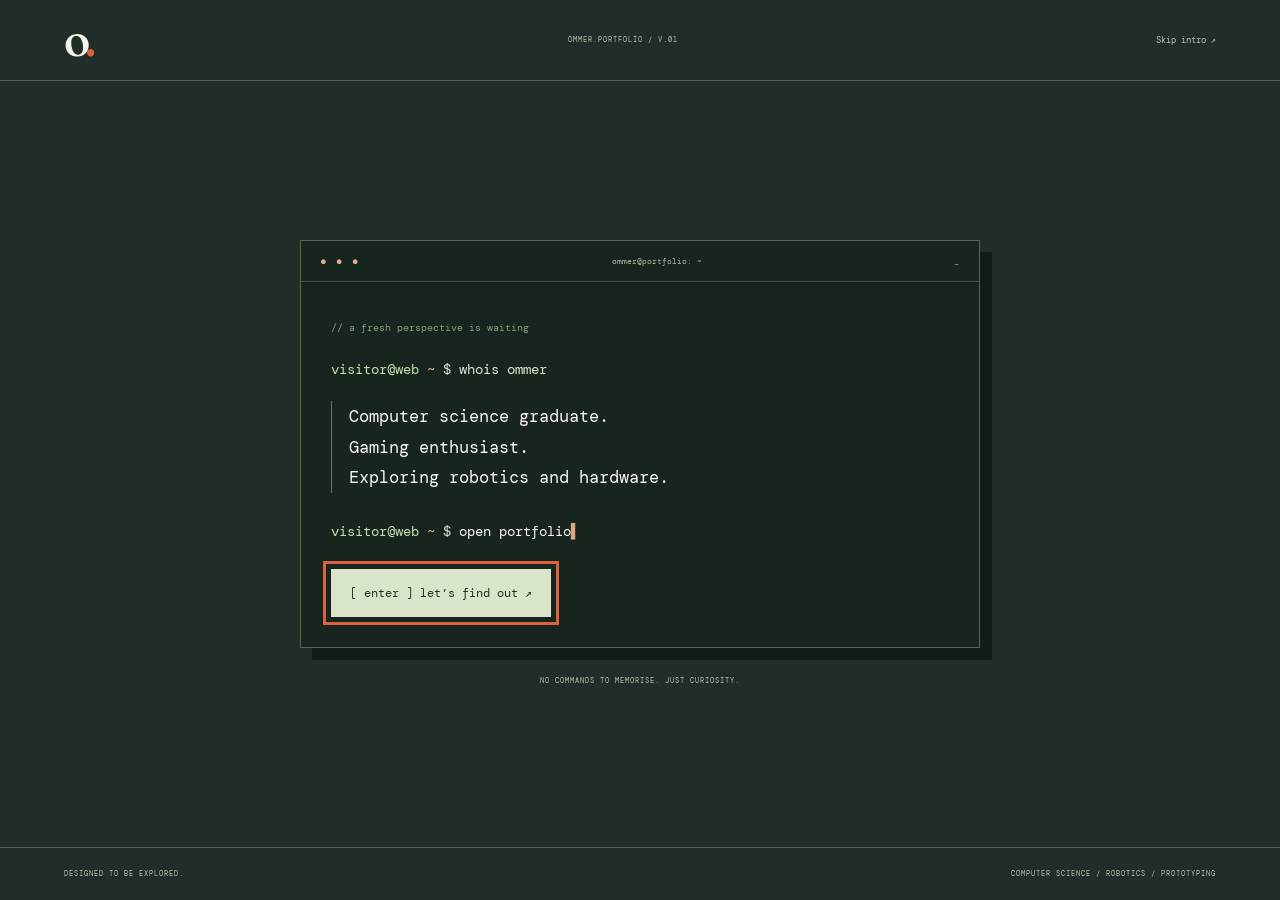
==== commit bb7af2b3: "Add Ommer’s interest in robotics and hardware prototyping" ====
--- a/index.html
+++ b/index.html
@@ -4,8 +4,8 @@
   <meta charset="utf-8">
   <meta name="viewport" content="width=device-width,initial-scale=1">
   <meta name="theme-color" content="#f8f5ed">
-  <meta name="description" content="Meet Ommer, a computer science graduate who wants to build useful software and create new ways to play.">
-  <title>Ommer — Computer science, inspired by play.</title>
+  <meta name="description" content="Meet Ommer, a computer science graduate exploring robotics and hardware prototyping.">
+  <title>Ommer — Computer science, robotics &amp; prototyping</title>
   <link rel="icon" href="favicon.svg" type="image/svg+xml">
   <link rel="stylesheet" href="styles.css">
   <script src="script.js" defer></script>
@@ -24,8 +24,8 @@
     <div class="hero-copy">
       <p class="eyebrow"><span class="small-star" aria-hidden="true">✳</span> HELLO, I’M</p>
       <h1 id="hero-title">Ommer<span>.</span></h1>
-      <p class="hero-line">Curious about code.<br> Inspired by <em>play.</em></p>
-      <p class="hero-description">I’m a computer science graduate who wants to build useful software and create new ways to play.</p>
+      <p class="hero-line">Curious about code.<br> Drawn to <em>machines.</em></p>
+      <p class="hero-description">I’m a computer science graduate exploring robotics and hardware prototyping.</p>
       <div class="hero-actions">
         <a class="button" href="about.html">About me &amp; my skills <span aria-hidden="true">↗</span></a>
       </div>
@@ -45,6 +45,6 @@
     <span>01 / HOME</span>
     <button type="button" class="replay-opening" id="replay-opening" hidden>REPLAY INTRO ↵</button>
   </footer>
-  <dialog id="welcome-dialog" class="welcome-dialog" aria-labelledby="welcome-title"><div class="welcome-top"><a href="#main" class="welcome-logo" aria-label="Ommer home">o<span>.</span></a><span>OMMER.PORTFOLIO / V.01</span><button type="button" class="skip-opening" id="skip-opening">Skip intro ↗</button></div><div class="welcome-stage" id="welcome-stage"><div class="opening-variant" data-opening="keycap"><p class="opening-eyebrow">A LITTLE CURIOSITY BROUGHT YOU HERE.</p><h2 id="welcome-title">Go on.<br><em>Press it.</em></h2><div class="keycap-wrap"><button type="button" class="enter-key opening-trigger" aria-label="Press Enter to meet Ommer"><span class="key-arrow" aria-hidden="true">↵</span><span class="key-word">enter</span><span class="key-hint">MEET OMMER</span></button><span class="key-note">good things<br>start with a click ↖</span></div><p class="opening-footnote">PRESS ENTER OR CLICK THE KEY</p></div><div class="opening-variant terminal-variant" data-opening="terminal" hidden><div class="terminal-window"><div class="terminal-top"><span aria-hidden="true">● ● ●</span><span>ommer@portfolio: ~</span><span aria-hidden="true">_</span></div><div class="terminal-lines"><p><span class="terminal-muted">// a fresh perspective is waiting</span></p><p><span class="terminal-green">visitor@web</span> <span class="terminal-path">~</span> $ whois ommer</p><p class="terminal-response">Computer science graduate.<br>Gaming enthusiast.<br>Exploring software and game design.</p><p><span class="terminal-green">visitor@web</span> <span class="terminal-path">~</span> $ <span class="typed-command">open portfolio</span><span class="cursor" aria-hidden="true">▌</span></p><button type="button" class="terminal-enter opening-trigger">[ enter ] let’s find out ↗</button></div></div><p class="opening-footnote">NO COMMANDS TO MEMORISE. JUST CURIOSITY.</p></div><div class="opening-variant boot-variant" data-opening="boot" hidden><p class="opening-eyebrow">OMMER / PERSONAL OPERATING SYSTEM</p><div class="boot-symbol" aria-hidden="true">o<span>.</span></div><h2>A fresh<br><em>start.</em></h2><div class="boot-status"><span class="boot-led"></span> CURIOSITY: ONLINE</div><button class="boot-power opening-trigger" type="button"><svg viewBox="0 0 24 24" aria-hidden="true"><path d="M12 2v10M6 5a9 9 0 1 0 12 0"/></svg><span>POWER ON</span></button><p class="opening-footnote">PRESS TO BEGIN THE NEXT CHAPTER.</p></div></div><div class="opening-transition" id="opening-transition" role="status" hidden><span class="transition-star" aria-hidden="true">✳</span><p>Curiosity, loading<span class="loading-dots">...</span></p><div class="boot-progress"><span></span></div><span class="transition-caption">NEXT STOP: MEET OMMER.</span></div><div class="welcome-bottom"><span>DESIGNED TO BE EXPLORED.</span><span>COMPUTER SCIENCE / GAMING / CURIOSITY</span></div></dialog>
+  <dialog id="welcome-dialog" class="welcome-dialog" aria-labelledby="welcome-title"><div class="welcome-top"><a href="#main" class="welcome-logo" aria-label="Ommer home">o<span>.</span></a><span>OMMER.PORTFOLIO / V.01</span><button type="button" class="skip-opening" id="skip-opening">Skip intro ↗</button></div><div class="welcome-stage" id="welcome-stage"><div class="opening-variant" data-opening="keycap"><p class="opening-eyebrow">A LITTLE CURIOSITY BROUGHT YOU HERE.</p><h2 id="welcome-title">Go on.<br><em>Press it.</em></h2><div class="keycap-wrap"><button type="button" class="enter-key opening-trigger" aria-label="Press Enter to meet Ommer"><span class="key-arrow" aria-hidden="true">↵</span><span class="key-word">enter</span><span class="key-hint">MEET OMMER</span></button><span class="key-note">good things<br>start with a click ↖</span></div><p class="opening-footnote">PRESS ENTER OR CLICK THE KEY</p></div><div class="opening-variant terminal-variant" data-opening="terminal" hidden><div class="terminal-window"><div class="terminal-top"><span aria-hidden="true">● ● ●</span><span>ommer@portfolio: ~</span><span aria-hidden="true">_</span></div><div class="terminal-lines"><p><span class="terminal-muted">// a fresh perspective is waiting</span></p><p><span class="terminal-green">visitor@web</span> <span class="terminal-path">~</span> $ whois ommer</p><p class="terminal-response">Computer science graduate.<br>Gaming enthusiast.<br>Exploring robotics and hardware.</p><p><span class="terminal-green">visitor@web</span> <span class="terminal-path">~</span> $ <span class="typed-command">open portfolio</span><span class="cursor" aria-hidden="true">▌</span></p><button type="button" class="terminal-enter opening-trigger">[ enter ] let’s find out ↗</button></div></div><p class="opening-footnote">NO COMMANDS TO MEMORISE. JUST CURIOSITY.</p></div><div class="opening-variant boot-variant" data-opening="boot" hidden><p class="opening-eyebrow">OMMER / PERSONAL OPERATING SYSTEM</p><div class="boot-symbol" aria-hidden="true">o<span>.</span></div><h2>A fresh<br><em>start.</em></h2><div class="boot-status"><span class="boot-led"></span> CURIOSITY: ONLINE</div><button class="boot-power opening-trigger" type="button"><svg viewBox="0 0 24 24" aria-hidden="true"><path d="M12 2v10M6 5a9 9 0 1 0 12 0"/></svg><span>POWER ON</span></button><p class="opening-footnote">PRESS TO BEGIN THE NEXT CHAPTER.</p></div></div><div class="opening-transition" id="opening-transition" role="status" hidden><span class="transition-star" aria-hidden="true">✳</span><p>Curiosity, loading<span class="loading-dots">...</span></p><div class="boot-progress"><span></span></div><span class="transition-caption">NEXT STOP: MEET OMMER.</span></div><div class="welcome-bottom"><span>DESIGNED TO BE EXPLORED.</span><span>COMPUTER SCIENCE / ROBOTICS / PROTOTYPING</span></div></dialog>
 </body>
 </html>
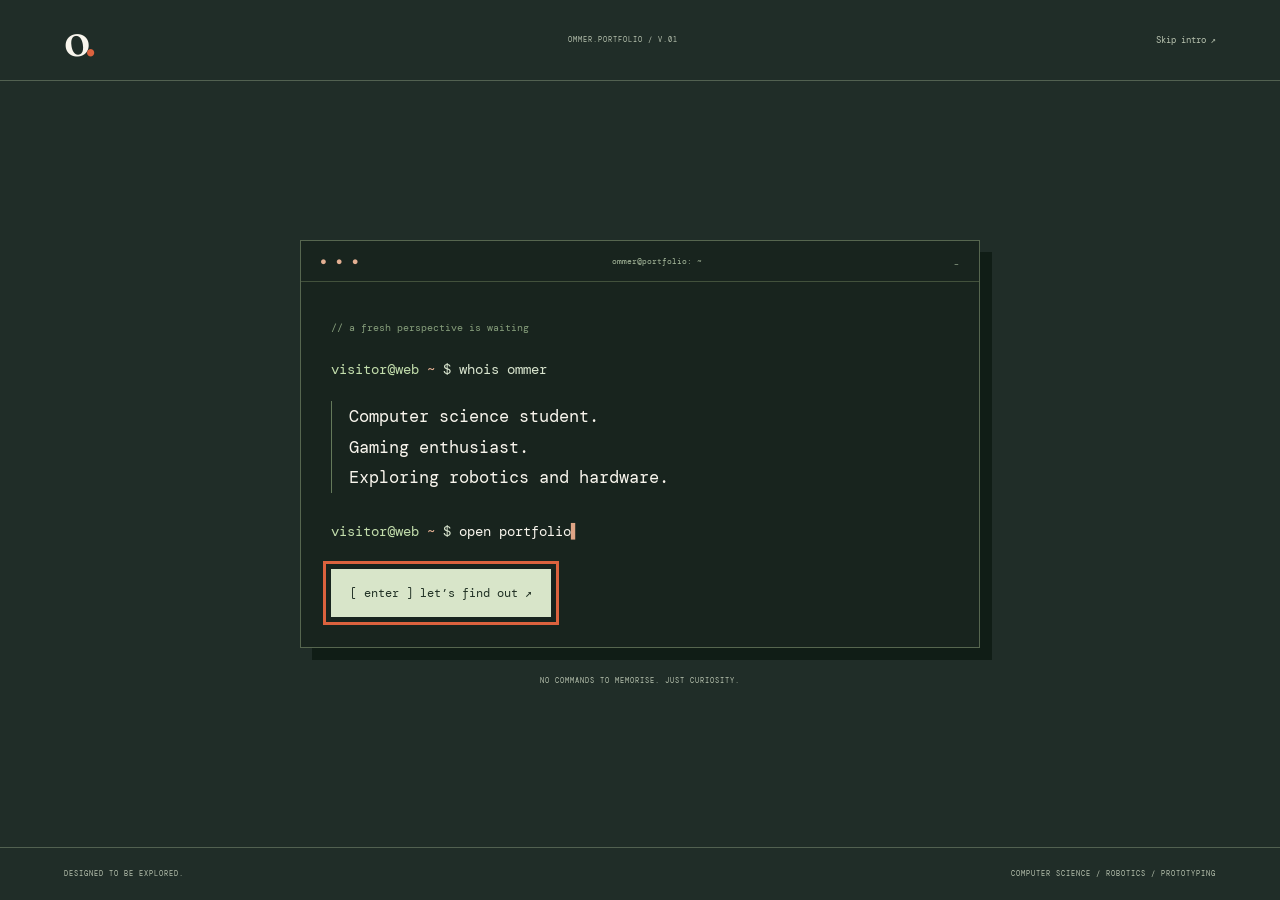
==== commit 01552450: "Tell Ommer’s story and clarify his graduation status" ====
--- a/index.html
+++ b/index.html
@@ -4,7 +4,7 @@
   <meta charset="utf-8">
   <meta name="viewport" content="width=device-width,initial-scale=1">
   <meta name="theme-color" content="#f8f5ed">
-  <meta name="description" content="Meet Ommer, a computer science graduate exploring robotics and hardware prototyping.">
+  <meta name="description" content="Meet Ommer, a computer science student exploring robotics and hardware prototyping.">
   <title>Ommer — Computer science, robotics &amp; prototyping</title>
   <link rel="icon" href="favicon.svg" type="image/svg+xml">
   <link rel="stylesheet" href="styles.css">
@@ -25,7 +25,7 @@
       <p class="eyebrow"><span class="small-star" aria-hidden="true">✳</span> HELLO, I’M</p>
       <h1 id="hero-title">Ommer<span>.</span></h1>
       <p class="hero-line">Curious about code.<br> Drawn to <em>machines.</em></p>
-      <p class="hero-description">I’m a computer science graduate exploring robotics and hardware prototyping.</p>
+      <p class="hero-description">I’m a computer science student exploring robotics and hardware prototyping.</p>
       <div class="hero-actions">
         <a class="button" href="about.html">About me &amp; my skills <span aria-hidden="true">↗</span></a>
       </div>
@@ -45,6 +45,6 @@
     <span>01 / HOME</span>
     <button type="button" class="replay-opening" id="replay-opening" hidden>REPLAY INTRO ↵</button>
   </footer>
-  <dialog id="welcome-dialog" class="welcome-dialog" aria-labelledby="welcome-title"><div class="welcome-top"><a href="#main" class="welcome-logo" aria-label="Ommer home">o<span>.</span></a><span>OMMER.PORTFOLIO / V.01</span><button type="button" class="skip-opening" id="skip-opening">Skip intro ↗</button></div><div class="welcome-stage" id="welcome-stage"><div class="opening-variant" data-opening="keycap"><p class="opening-eyebrow">A LITTLE CURIOSITY BROUGHT YOU HERE.</p><h2 id="welcome-title">Go on.<br><em>Press it.</em></h2><div class="keycap-wrap"><button type="button" class="enter-key opening-trigger" aria-label="Press Enter to meet Ommer"><span class="key-arrow" aria-hidden="true">↵</span><span class="key-word">enter</span><span class="key-hint">MEET OMMER</span></button><span class="key-note">good things<br>start with a click ↖</span></div><p class="opening-footnote">PRESS ENTER OR CLICK THE KEY</p></div><div class="opening-variant terminal-variant" data-opening="terminal" hidden><div class="terminal-window"><div class="terminal-top"><span aria-hidden="true">● ● ●</span><span>ommer@portfolio: ~</span><span aria-hidden="true">_</span></div><div class="terminal-lines"><p><span class="terminal-muted">// a fresh perspective is waiting</span></p><p><span class="terminal-green">visitor@web</span> <span class="terminal-path">~</span> $ whois ommer</p><p class="terminal-response">Computer science graduate.<br>Gaming enthusiast.<br>Exploring robotics and hardware.</p><p><span class="terminal-green">visitor@web</span> <span class="terminal-path">~</span> $ <span class="typed-command">open portfolio</span><span class="cursor" aria-hidden="true">▌</span></p><button type="button" class="terminal-enter opening-trigger">[ enter ] let’s find out ↗</button></div></div><p class="opening-footnote">NO COMMANDS TO MEMORISE. JUST CURIOSITY.</p></div><div class="opening-variant boot-variant" data-opening="boot" hidden><p class="opening-eyebrow">OMMER / PERSONAL OPERATING SYSTEM</p><div class="boot-symbol" aria-hidden="true">o<span>.</span></div><h2>A fresh<br><em>start.</em></h2><div class="boot-status"><span class="boot-led"></span> CURIOSITY: ONLINE</div><button class="boot-power opening-trigger" type="button"><svg viewBox="0 0 24 24" aria-hidden="true"><path d="M12 2v10M6 5a9 9 0 1 0 12 0"/></svg><span>POWER ON</span></button><p class="opening-footnote">PRESS TO BEGIN THE NEXT CHAPTER.</p></div></div><div class="opening-transition" id="opening-transition" role="status" hidden><span class="transition-star" aria-hidden="true">✳</span><p>Curiosity, loading<span class="loading-dots">...</span></p><div class="boot-progress"><span></span></div><span class="transition-caption">NEXT STOP: MEET OMMER.</span></div><div class="welcome-bottom"><span>DESIGNED TO BE EXPLORED.</span><span>COMPUTER SCIENCE / ROBOTICS / PROTOTYPING</span></div></dialog>
+  <dialog id="welcome-dialog" class="welcome-dialog" aria-labelledby="welcome-title"><div class="welcome-top"><a href="#main" class="welcome-logo" aria-label="Ommer home">o<span>.</span></a><span>OMMER.PORTFOLIO / V.01</span><button type="button" class="skip-opening" id="skip-opening">Skip intro ↗</button></div><div class="welcome-stage" id="welcome-stage"><div class="opening-variant" data-opening="keycap"><p class="opening-eyebrow">A LITTLE CURIOSITY BROUGHT YOU HERE.</p><h2 id="welcome-title">Go on.<br><em>Press it.</em></h2><div class="keycap-wrap"><button type="button" class="enter-key opening-trigger" aria-label="Press Enter to meet Ommer"><span class="key-arrow" aria-hidden="true">↵</span><span class="key-word">enter</span><span class="key-hint">MEET OMMER</span></button><span class="key-note">good things<br>start with a click ↖</span></div><p class="opening-footnote">PRESS ENTER OR CLICK THE KEY</p></div><div class="opening-variant terminal-variant" data-opening="terminal" hidden><div class="terminal-window"><div class="terminal-top"><span aria-hidden="true">● ● ●</span><span>ommer@portfolio: ~</span><span aria-hidden="true">_</span></div><div class="terminal-lines"><p><span class="terminal-muted">// a fresh perspective is waiting</span></p><p><span class="terminal-green">visitor@web</span> <span class="terminal-path">~</span> $ whois ommer</p><p class="terminal-response">Computer science student.<br>Gaming enthusiast.<br>Exploring robotics and hardware.</p><p><span class="terminal-green">visitor@web</span> <span class="terminal-path">~</span> $ <span class="typed-command">open portfolio</span><span class="cursor" aria-hidden="true">▌</span></p><button type="button" class="terminal-enter opening-trigger">[ enter ] let’s find out ↗</button></div></div><p class="opening-footnote">NO COMMANDS TO MEMORISE. JUST CURIOSITY.</p></div><div class="opening-variant boot-variant" data-opening="boot" hidden><p class="opening-eyebrow">OMMER / PERSONAL OPERATING SYSTEM</p><div class="boot-symbol" aria-hidden="true">o<span>.</span></div><h2>A fresh<br><em>start.</em></h2><div class="boot-status"><span class="boot-led"></span> CURIOSITY: ONLINE</div><button class="boot-power opening-trigger" type="button"><svg viewBox="0 0 24 24" aria-hidden="true"><path d="M12 2v10M6 5a9 9 0 1 0 12 0"/></svg><span>POWER ON</span></button><p class="opening-footnote">PRESS TO BEGIN THE NEXT CHAPTER.</p></div></div><div class="opening-transition" id="opening-transition" role="status" hidden><span class="transition-star" aria-hidden="true">✳</span><p>Curiosity, loading<span class="loading-dots">...</span></p><div class="boot-progress"><span></span></div><span class="transition-caption">NEXT STOP: MEET OMMER.</span></div><div class="welcome-bottom"><span>DESIGNED TO BE EXPLORED.</span><span>COMPUTER SCIENCE / ROBOTICS / PROTOTYPING</span></div></dialog>
 </body>
 </html>
--- a/styles.css
+++ b/styles.css
@@ -309,3 +309,23 @@
 @media (max-width: 360px) and (orientation: portrait) {
   .about-screen { gap: 12px; padding-block: 8px; }
 }
+
+/* Keep the full biography readable on compact screens. */
+@media (max-width: 360px) and (orientation: portrait), (max-height: 420px) and (orientation: landscape) {
+  .about-screen { gap: 9px; padding-block: 4px; }
+  .about-story { grid-template-columns: minmax(0, 1fr) 64px; row-gap: 5px; }
+  .about-story h1 { font-size: 25px; margin-top: 4px; }
+  .about-copy p { font-size: 13px; line-height: 1.3; }
+  .about-copy p + p { margin-top: 5px; }
+  .skills-panel { padding-block: 7px; }
+  .skills-panel h2 { font-size: 26px; }
+  .skills-panel .skills-kicker { display: none; }
+  .skills-panel dl { margin-top: 5px; }
+  .skills-panel dl div { padding-block: 3px; }
+  .skills-panel dt { font-size: 13px; }
+  .skills-panel dd { margin-top: 1px; line-height: 1.2; }
+}
+
+@media (max-height: 420px) and (orientation: landscape) {
+  .about-screen { grid-template-columns: minmax(0, 1.45fr) minmax(0, 1fr); }
+}
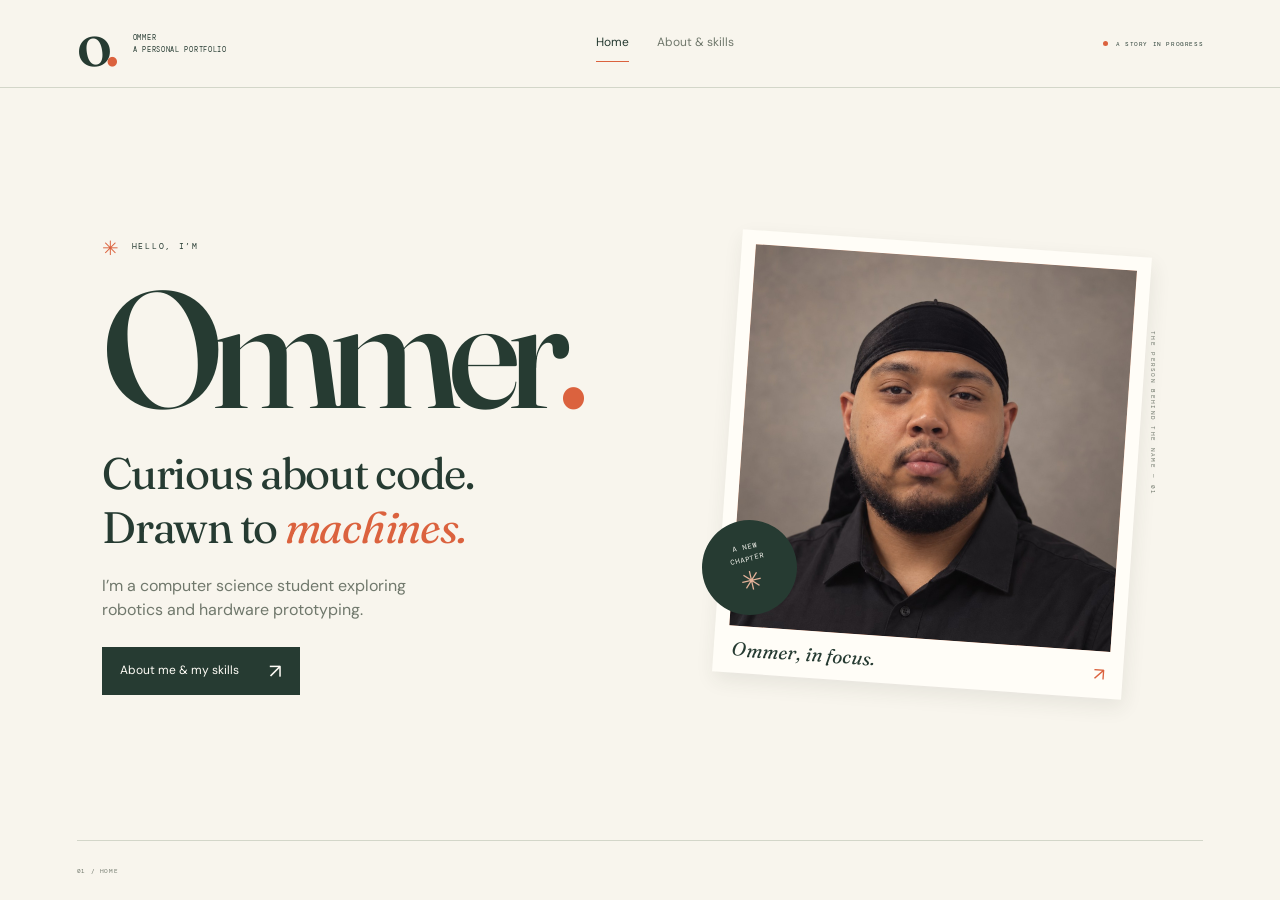
==== commit dacb3832: "Open Ommer’s portfolio directly on the homepage" ====
--- a/index.html
+++ b/index.html
@@ -8,7 +8,6 @@
   <title>Ommer — Computer science, robotics &amp; prototyping</title>
   <link rel="icon" href="favicon.svg" type="image/svg+xml">
   <link rel="stylesheet" href="styles.css">
-  <script src="script.js" defer></script>
 </head>
 <body class="portfolio-page home-page">
   <a href="#main" class="skip-link">Skip to content</a>
@@ -43,8 +42,6 @@
   </main>
   <footer class="screen-footer">
     <span>01 / HOME</span>
-    <button type="button" class="replay-opening" id="replay-opening" hidden>REPLAY INTRO ↵</button>
   </footer>
-  <dialog id="welcome-dialog" class="welcome-dialog" aria-labelledby="welcome-title"><div class="welcome-top"><a href="#main" class="welcome-logo" aria-label="Ommer home">o<span>.</span></a><span>OMMER.PORTFOLIO / V.01</span><button type="button" class="skip-opening" id="skip-opening">Skip intro ↗</button></div><div class="welcome-stage" id="welcome-stage"><div class="opening-variant" data-opening="keycap"><p class="opening-eyebrow">A LITTLE CURIOSITY BROUGHT YOU HERE.</p><h2 id="welcome-title">Go on.<br><em>Press it.</em></h2><div class="keycap-wrap"><button type="button" class="enter-key opening-trigger" aria-label="Press Enter to meet Ommer"><span class="key-arrow" aria-hidden="true">↵</span><span class="key-word">enter</span><span class="key-hint">MEET OMMER</span></button><span class="key-note">good things<br>start with a click ↖</span></div><p class="opening-footnote">PRESS ENTER OR CLICK THE KEY</p></div><div class="opening-variant terminal-variant" data-opening="terminal" hidden><div class="terminal-window"><div class="terminal-top"><span aria-hidden="true">● ● ●</span><span>ommer@portfolio: ~</span><span aria-hidden="true">_</span></div><div class="terminal-lines"><p><span class="terminal-muted">// a fresh perspective is waiting</span></p><p><span class="terminal-green">visitor@web</span> <span class="terminal-path">~</span> $ whois ommer</p><p class="terminal-response">Computer science student.<br>Gaming enthusiast.<br>Exploring robotics and hardware.</p><p><span class="terminal-green">visitor@web</span> <span class="terminal-path">~</span> $ <span class="typed-command">open portfolio</span><span class="cursor" aria-hidden="true">▌</span></p><button type="button" class="terminal-enter opening-trigger">[ enter ] let’s find out ↗</button></div></div><p class="opening-footnote">NO COMMANDS TO MEMORISE. JUST CURIOSITY.</p></div><div class="opening-variant boot-variant" data-opening="boot" hidden><p class="opening-eyebrow">OMMER / PERSONAL OPERATING SYSTEM</p><div class="boot-symbol" aria-hidden="true">o<span>.</span></div><h2>A fresh<br><em>start.</em></h2><div class="boot-status"><span class="boot-led"></span> CURIOSITY: ONLINE</div><button class="boot-power opening-trigger" type="button"><svg viewBox="0 0 24 24" aria-hidden="true"><path d="M12 2v10M6 5a9 9 0 1 0 12 0"/></svg><span>POWER ON</span></button><p class="opening-footnote">PRESS TO BEGIN THE NEXT CHAPTER.</p></div></div><div class="opening-transition" id="opening-transition" role="status" hidden><span class="transition-star" aria-hidden="true">✳</span><p>Curiosity, loading<span class="loading-dots">...</span></p><div class="boot-progress"><span></span></div><span class="transition-caption">NEXT STOP: MEET OMMER.</span></div><div class="welcome-bottom"><span>DESIGNED TO BE EXPLORED.</span><span>COMPUTER SCIENCE / ROBOTICS / PROTOTYPING</span></div></dialog>
 </body>
 </html>
--- a/styles.css
+++ b/styles.css
@@ -25,22 +25,6 @@
 @media(max-width:380px){.brand-caption{font-size:4px}.site-header{gap:12px}nav{gap:13px}nav a{font-size:8px}.hero-signature svg{width:55px}.hero h1{font-size:24vw;letter-spacing:-6px}.hero-line{font-size:31px}.hero-actions{gap:22px}.quiet-button{font-size:10px}.round-stamp{width:68px;height:68px;font-size:5px}.round-stamp>span{font-size:23px}.portrait-card figcaption{font-size:16px}.gallery{gap:18px}.gallery-card figcaption{font-size:11px}.intro-body h2{font-size:39px}.intro-star{font-size:47px}.intro-body p{font-size:11px}.principles>div{padding-right:10px}.principles>div+div{padding-left:10px}.principles h3{font-size:25px;letter-spacing:-1.2px}.mindset-heading h2{font-size:30px}}
 @keyframes arrive{from{opacity:0;transform:translateY(13px)}to{opacity:1;transform:translateY(0)}}.hero-copy{animation:arrive .7s ease both}.hero-photo-area{animation:arrive .9s .1s ease both}
 @media(prefers-reduced-motion:reduce){html{scroll-behavior:auto}*,*:before,*:after{animation:none!important;transition:none!important}}
-
-/* Optional openings: a tiny interaction before the editorial introduction. */
-.welcome-dialog{max-width:none;width:100vw;height:100dvh;max-height:none;margin:0;padding:0;border:0;background:var(--paper);overflow-y:auto;box-shadow:none}.welcome-dialog::backdrop{background:var(--paper)}.welcome-top,.welcome-bottom{display:flex;justify-content:space-between;align-items:center;gap:20px;padding:25px 5%;position:relative;z-index:3}.welcome-top{border-bottom:1px solid var(--line)}.welcome-top>span,.welcome-bottom>span{font:7px var(--mono);letter-spacing:1px;color:var(--muted)}.welcome-logo{font:500 46px/.8 var(--serif);letter-spacing:-5px}.welcome-logo>span{color:var(--orange)}.skip-opening{background:none;border:0;padding:8px 0;font:9px var(--mono);color:var(--muted)}.skip-opening:hover{color:var(--orange)}.welcome-stage{min-height:calc(100dvh - 159px);display:grid;place-items:center;padding:38px 25px}.opening-variant{text-align:center;max-width:800px;width:100%}.opening-variant[hidden],.opening-transition[hidden]{display:none}.opening-eyebrow{font:7px/1.8 var(--mono);letter-spacing:1.4px;color:var(--muted)}.welcome-dialog .opening-variant h2{font:400 clamp(58px,7vw,90px)/.98 var(--serif);letter-spacing:-3px;margin-top:22px}.opening-variant h2 em{color:var(--orange)}.keycap-wrap{position:relative;display:inline-block;margin-top:32px;padding-bottom:13px}.enter-key{width:240px;height:145px;border:1px solid #9e3f26;border-bottom:12px solid #a73c22;border-radius:13px;background:linear-gradient(145deg,#ee8660,#d95331);color:#fff3e9;box-shadow:0 12px 0 #d7d6c9,0 20px 30px #7a442c18;position:relative;text-align:left;padding:19px 25px;transform:rotate(-6deg);transition:transform .15s,box-shadow .15s,border-width .15s}.enter-key:before{content:'';position:absolute;inset:8px;border:1px solid #ffbba466;border-radius:7px;pointer-events:none}.enter-key:hover{transform:rotate(-3deg) translateY(-5px)}.enter-key:active{transform:rotate(-3deg) translateY(5px);border-bottom-width:5px;box-shadow:0 5px 0 #d7d6c9,0 8px 15px #7a442c18}.key-arrow{position:absolute;right:23px;top:12px;font:61px/1 var(--sans)}.key-word{font:400 29px/1 var(--mono);display:block;margin-top:28px;letter-spacing:-1px}.key-hint{font:6px var(--mono);letter-spacing:1.3px;display:block;margin-top:11px}.key-note{position:absolute;left:calc(100% + 35px);top:26px;width:145px;text-align:left;font:italic 18px/1.3 var(--serif);color:var(--muted);transform:rotate(7deg)}.opening-footnote{font:7px/1.8 var(--mono);letter-spacing:1px;color:var(--muted);margin-top:27px}.welcome-bottom{padding-top:20px;padding-bottom:22px;border-top:1px solid var(--line)}
-.welcome-dialog[data-style=terminal]{background:#202d28;color:#f8f5ed}.welcome-dialog[data-style=terminal] .welcome-logo{color:var(--paper)}.welcome-dialog[data-style=terminal] .welcome-top,.welcome-dialog[data-style=terminal] .welcome-bottom{border-color:#526151}.welcome-dialog[data-style=terminal] .welcome-top>span,.welcome-dialog[data-style=terminal] .welcome-bottom>span,.welcome-dialog[data-style=terminal] .skip-opening{color:#b8c3b0}.terminal-window{text-align:left;background:#18241e;border:1px solid #56664f;box-shadow:12px 12px 0 #101d16;max-width:680px;margin:auto}.terminal-top{padding:15px 20px;border-bottom:1px solid #42513c;display:flex;justify-content:space-between;align-items:center;font:8px var(--mono);color:#acbfa1}.terminal-top>span:first-child{letter-spacing:3px;color:#e3af92}.terminal-lines{padding:30px;font:14px/2 var(--mono);color:#d8e4ce}.terminal-lines p{margin:0 0 15px}.terminal-muted{color:#879f7c;font-size:10px}.terminal-green{color:#c2ddac}.terminal-path{color:#e3af92}.terminal-response{padding-left:17px;border-left:1px solid #64795a;margin:18px 0 24px!important;font-size:17px;line-height:1.8!important;color:#f8f5ed}.typed-command{color:#f8f5ed}.cursor{color:#dfa485;animation:blink 1.1s steps(1) infinite}.terminal-enter{background:#d8e5c9;color:#203024;border:1px solid #d8e5c9;font:12px var(--mono);padding:15px 18px;margin-top:9px}.terminal-enter:hover{background:#e3af92;border-color:#e3af92}.terminal-variant .opening-footnote{color:#b8c3b0}
-.welcome-dialog[data-style=boot]{background:#eaece1}.boot-symbol{font:400 120px/.8 var(--serif);letter-spacing:-13px;margin-top:25px;color:var(--ink)}.boot-symbol>span{color:var(--orange)}.welcome-dialog .boot-variant h2{font-size:58px;margin-top:21px;letter-spacing:-2px}.boot-status{font:7px var(--mono);letter-spacing:1.1px;display:flex;align-items:center;justify-content:center;gap:8px;margin-top:25px}.boot-led{height:6px;width:6px;background:#66804d;border-radius:50%;box-shadow:0 0 0 4px #66804d15}.boot-power{display:flex;align-items:center;justify-content:center;gap:12px;background:var(--ink);color:#f8f5ed;border:0;padding:16px 25px;margin:28px auto 0;font:9px var(--mono);letter-spacing:1px;box-shadow:0 5px 0 #9aa68d;transition:transform .15s,box-shadow .15s}.boot-power:hover{transform:translateY(-3px)}.boot-power:active{transform:translateY(4px);box-shadow:0 1px 0 #9aa68d}.boot-power svg{width:20px;height:20px;fill:none;stroke:currentColor;stroke-width:1.5}
-.opening-transition{position:absolute;inset:85px 0 63px;display:flex;flex-direction:column;align-items:center;justify-content:center;gap:25px;background:inherit;padding:25px}.transition-star{font:65px/1 var(--sans);color:var(--orange);animation:turn 2s linear infinite}.opening-transition>p{font:400 36px/1.2 var(--serif);letter-spacing:-1px}.boot-progress{width:230px;height:3px;background:#91a37d45;overflow:hidden}.boot-progress>span{display:block;width:100%;height:100%;background:var(--orange);transform-origin:left;animation:load .8s ease both}.transition-caption{font:7px var(--mono);letter-spacing:1px;color:var(--muted)}.welcome-dialog[data-style=terminal] .transition-caption{color:#b8c3b0}.replay-opening{background:none;border:0;font:6px var(--mono);letter-spacing:.6px;color:var(--muted);padding:5px 0}.replay-opening:hover{color:var(--orange)}
-
-/* A separate review page lets the owner compare opening concepts. */
-.review-header{display:flex;justify-content:space-between;align-items:center;padding:30px 6%;border-bottom:1px solid var(--line)}.review-header>a:last-child{font:8px var(--mono);color:var(--muted)}.review-main{padding:50px 6% 65px}.review-main>.eyebrow{color:var(--muted);font-size:7px}.review-main>h1{font-size:clamp(47px,6.3vw,86px);line-height:1.04;letter-spacing:-3px;margin-top:20px}.review-main>h1>em{color:var(--orange)}.review-intro{font-size:13px;max-width:430px;color:var(--muted);margin-top:23px;line-height:1.8}.opening-cards{display:grid;grid-template-columns:repeat(3,minmax(0,1fr));gap:24px;margin-top:42px}.opening-card{display:block;border:1px solid var(--line);background:#fffdf7;transition:transform .25s,box-shadow .25s}.opening-card:hover{transform:translateY(-7px);box-shadow:0 12px 30px #263b3210}.review-visual{aspect-ratio:1.28;position:relative;display:flex;flex-direction:column;align-items:center;justify-content:center;overflow:hidden}.review-key{background:#eee9db;gap:22px}.review-keycap{display:block;background:linear-gradient(145deg,#ee8660,#d95331);border:1px solid #a34427;border-bottom:8px solid #a73c22;border-radius:8px;width:132px;height:90px;transform:rotate(-7deg);font:38px/1 var(--sans);color:#fff3e9;box-shadow:0 8px 0 #d4d1c5;text-align:right;padding:7px 13px;position:relative}.review-keycap small{font:15px var(--mono);position:absolute;left:15px;bottom:14px}.review-tiny{font:5px var(--mono);letter-spacing:1px;color:var(--muted)}.review-terminal{background:#202d28;align-items:stretch;justify-content:flex-start;padding:0 20px;color:#dce9d2}.review-terminal-top{display:flex;align-items:center;justify-content:space-between;font:8px var(--mono);letter-spacing:1px;color:#d4a789;padding:18px 0 13px;border-bottom:1px solid #526151}.review-terminal-top small{font:5px var(--mono);letter-spacing:0;color:#a5b69a}.review-code{font:10px/2.1 var(--mono);display:block;margin-top:22px}.review-code i{font-style:normal;color:#9ab28a}.review-boot{background:#e2e8d7;gap:21px}.review-boot-logo{font:400 79px/.8 var(--serif);letter-spacing:-9px}.review-boot-logo>span{color:var(--orange)}.review-boot-status{font:5px var(--mono);letter-spacing:.7px;color:#58704b}.review-boot-button{font:5px var(--mono);padding:9px 14px;background:var(--ink);color:var(--paper);letter-spacing:.7px}.review-card-text{padding:24px}.review-card-text>span{font:6px var(--mono);letter-spacing:.8px;color:var(--muted)}.review-card-text h2{font-size:26px;line-height:1.2;letter-spacing:-.8px;margin-top:15px}.review-card-text p{font-size:11px;color:var(--muted);line-height:1.8;margin-top:12px;min-height:60px}.review-card-text strong{display:flex;align-items:center;justify-content:space-between;font-size:11px;font-weight:400;border-top:1px solid var(--line);padding-top:15px;margin-top:20px}.review-card-text strong>span{font-size:20px;color:var(--orange)}.review-note{font:7px/1.8 var(--mono);color:var(--muted);margin-top:30px}
-@keyframes blink{50%{opacity:0}}@keyframes turn{to{transform:rotate(180deg)}}@keyframes load{from{transform:scaleX(0)}to{transform:scaleX(1)}}
-@media(max-width:900px){.opening-cards{gap:18px}.review-card-text{padding:20px}.review-card-text h2{font-size:22px}.review-code{font-size:8px}.review-terminal{padding:0 15px}.review-terminal-top small{font-size:4px}.review-card-text>span{font-size:5px}.review-keycap{width:112px;height:76px;font-size:32px}.review-keycap small{font-size:13px}.review-boot-logo{font-size:67px}.review-boot{gap:16px}}
-@media(max-width:650px){.welcome-top,.welcome-bottom{padding:22px 6%;gap:15px}.welcome-logo{font-size:39px}.welcome-top>span{font-size:5px;letter-spacing:.6px}.skip-opening{font-size:7px}.welcome-bottom>span{font-size:4px;letter-spacing:.5px}.welcome-stage{padding:30px 6%;min-height:calc(100dvh - 143px)}.opening-eyebrow{font-size:6px;letter-spacing:.6px}.welcome-dialog .opening-variant h2{font-size:60px;letter-spacing:-2px;margin-top:24px}.keycap-wrap{margin-top:30px;padding-bottom:45px}.enter-key{width:197px;height:126px;padding:18px 22px;border-bottom-width:10px}.key-arrow{font-size:52px;right:20px;top:10px}.key-word{font-size:24px;margin-top:24px}.key-hint{font-size:5px;margin-top:11px}.key-note{left:auto;right:-52px;top:auto;bottom:-4px;width:140px;font-size:14px;transform:rotate(5deg)}.opening-footnote{font-size:6px;letter-spacing:.6px;margin-top:22px}.terminal-window{box-shadow:7px 7px 0 #101d16}.terminal-top{padding:13px;font-size:6px}.terminal-top>span:first-child{font-size:6px;letter-spacing:2px}.terminal-lines{padding:20px 16px;font-size:9px;line-height:2.1}.terminal-muted{font-size:7px}.terminal-response{font-size:15px;margin:19px 0!important;padding-left:12px}.terminal-enter{font-size:10px;padding:13px 12px}.terminal-lines p{margin-bottom:16px}.boot-symbol{font-size:105px}.welcome-dialog .boot-variant h2{font-size:49px;margin-top:18px}.boot-status{font-size:6px;margin-top:23px}.boot-power{font-size:8px;padding:15px 22px;margin-top:25px}.opening-transition{inset:77px 0 58px}.opening-transition>p{font-size:31px}.transition-caption{font-size:6px}.replay-opening{width:100%;text-align:right;font-size:5px;padding:0}.review-header{padding-top:24px;padding-bottom:24px}.review-header>a:last-child{font-size:7px}.review-main{padding-top:35px;padding-bottom:40px}.review-main>h1{font-size:47px;letter-spacing:-2px}.review-main>.eyebrow{font-size:5px}.review-intro{font-size:12px}.opening-cards{grid-template-columns:minmax(0,1fr);gap:25px;margin-top:30px}.review-visual{aspect-ratio:1.65}.review-keycap{width:140px;height:93px;font-size:40px}.review-keycap small{font-size:16px;bottom:15px}.review-key{gap:22px}.review-tiny{font-size:5px}.review-terminal{padding:0 25px}.review-terminal-top{font-size:8px;padding:18px 0 12px}.review-terminal-top small{font-size:6px}.review-code{font-size:12px;margin-top:18px;line-height:1.9}.review-boot{gap:19px}.review-boot-logo{font-size:82px}.review-boot-status{font-size:6px}.review-boot-button{font-size:6px;padding:10px 15px}.review-card-text{padding:23px}.review-card-text>span{font-size:6px}.review-card-text h2{font-size:28px;margin-top:13px}.review-card-text p{font-size:12px;min-height:0}.review-card-text strong{margin-top:19px}.review-note{font-size:6px;margin-top:25px}}
-@media(prefers-reduced-motion:reduce){.cursor{animation:none}.transition-star{animation:none}.boot-progress>span{animation:none;transform:none}.enter-key,.boot-power,.opening-card{transition:none}}
-.welcome-stage[hidden]{display:none}
-
-#hero-title:focus{outline:none}
 
 /* Keep the expanded biography and career direction readable in the existing layout. */
 .intro-body>p{max-width:min(570px,calc(100% - 85px))}.intro-body>p+p{margin-top:16px}.principles p{font:400 12px/1.85 var(--sans);color:var(--muted);max-width:250px;margin-top:18px}
@@ -210,9 +194,6 @@
 .skill-number { display: inline-block; width: 28px; font: 10px var(--mono); }
 .skills-panel dd { margin: 3px 0 0 28px; color: #e5e8da; font-size: clamp(12px, 2.1dvh, 15px); line-height: 1.35; }
 
-.portfolio-page .welcome-dialog[open] { display: flex; flex-direction: column; }
-.portfolio-page .welcome-stage { flex: 1 0 auto; min-height: 0; padding-block: clamp(12px, 3dvh, 35px); }
-.portfolio-page .welcome-top, .portfolio-page .welcome-bottom { padding-block: clamp(8px, 2.4dvh, 25px); }
 @media (max-width: 650px) {
   .portfolio-page .hero { grid-template-columns: minmax(0, 1fr) minmax(0, 1fr); }
   .portfolio-page .site-header .brand { font-size: 38px; letter-spacing: -4px; }
@@ -237,11 +218,6 @@
 @media (max-height: 500px) and (orientation: landscape) {
   .portfolio-page .round-stamp { width: 48px; height: 48px; left: -12px; }
   .portfolio-page .round-stamp > span { font-size: 16px; }
-  .portfolio-page .terminal-lines { padding: 8px 16px; font-size: 11px; line-height: 1.5; }
-  .portfolio-page .terminal-lines p { margin-bottom: 6px; }
-  .portfolio-page .terminal-response { margin: 6px 0 !important; font-size: 12px; line-height: 1.4 !important; }
-  .portfolio-page .terminal-enter { margin-top: 3px; padding: 8px 12px; }
-  .portfolio-page .terminal-variant .opening-footnote { margin-top: 10px; }
 }
 @media (max-width: 650px), (max-height: 500px) {
   .portfolio-page .site-header { height: 50px; }
